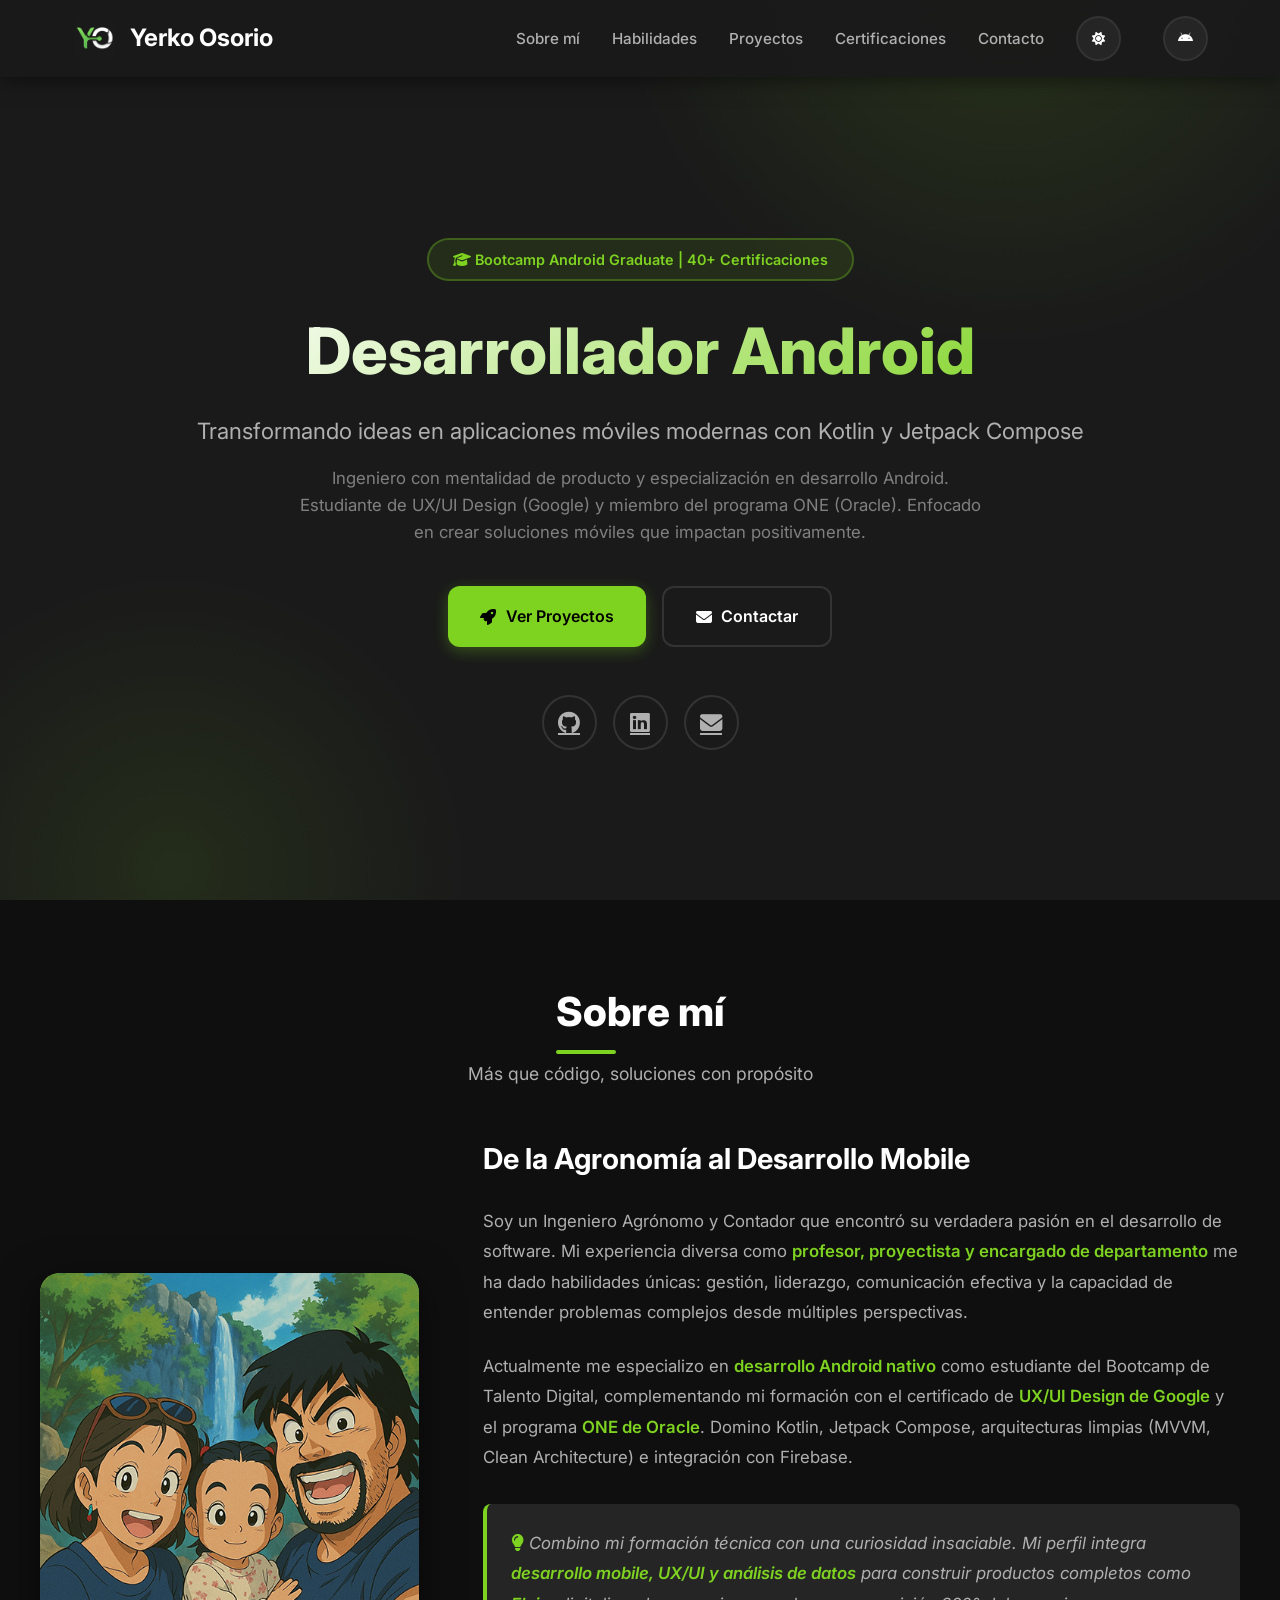
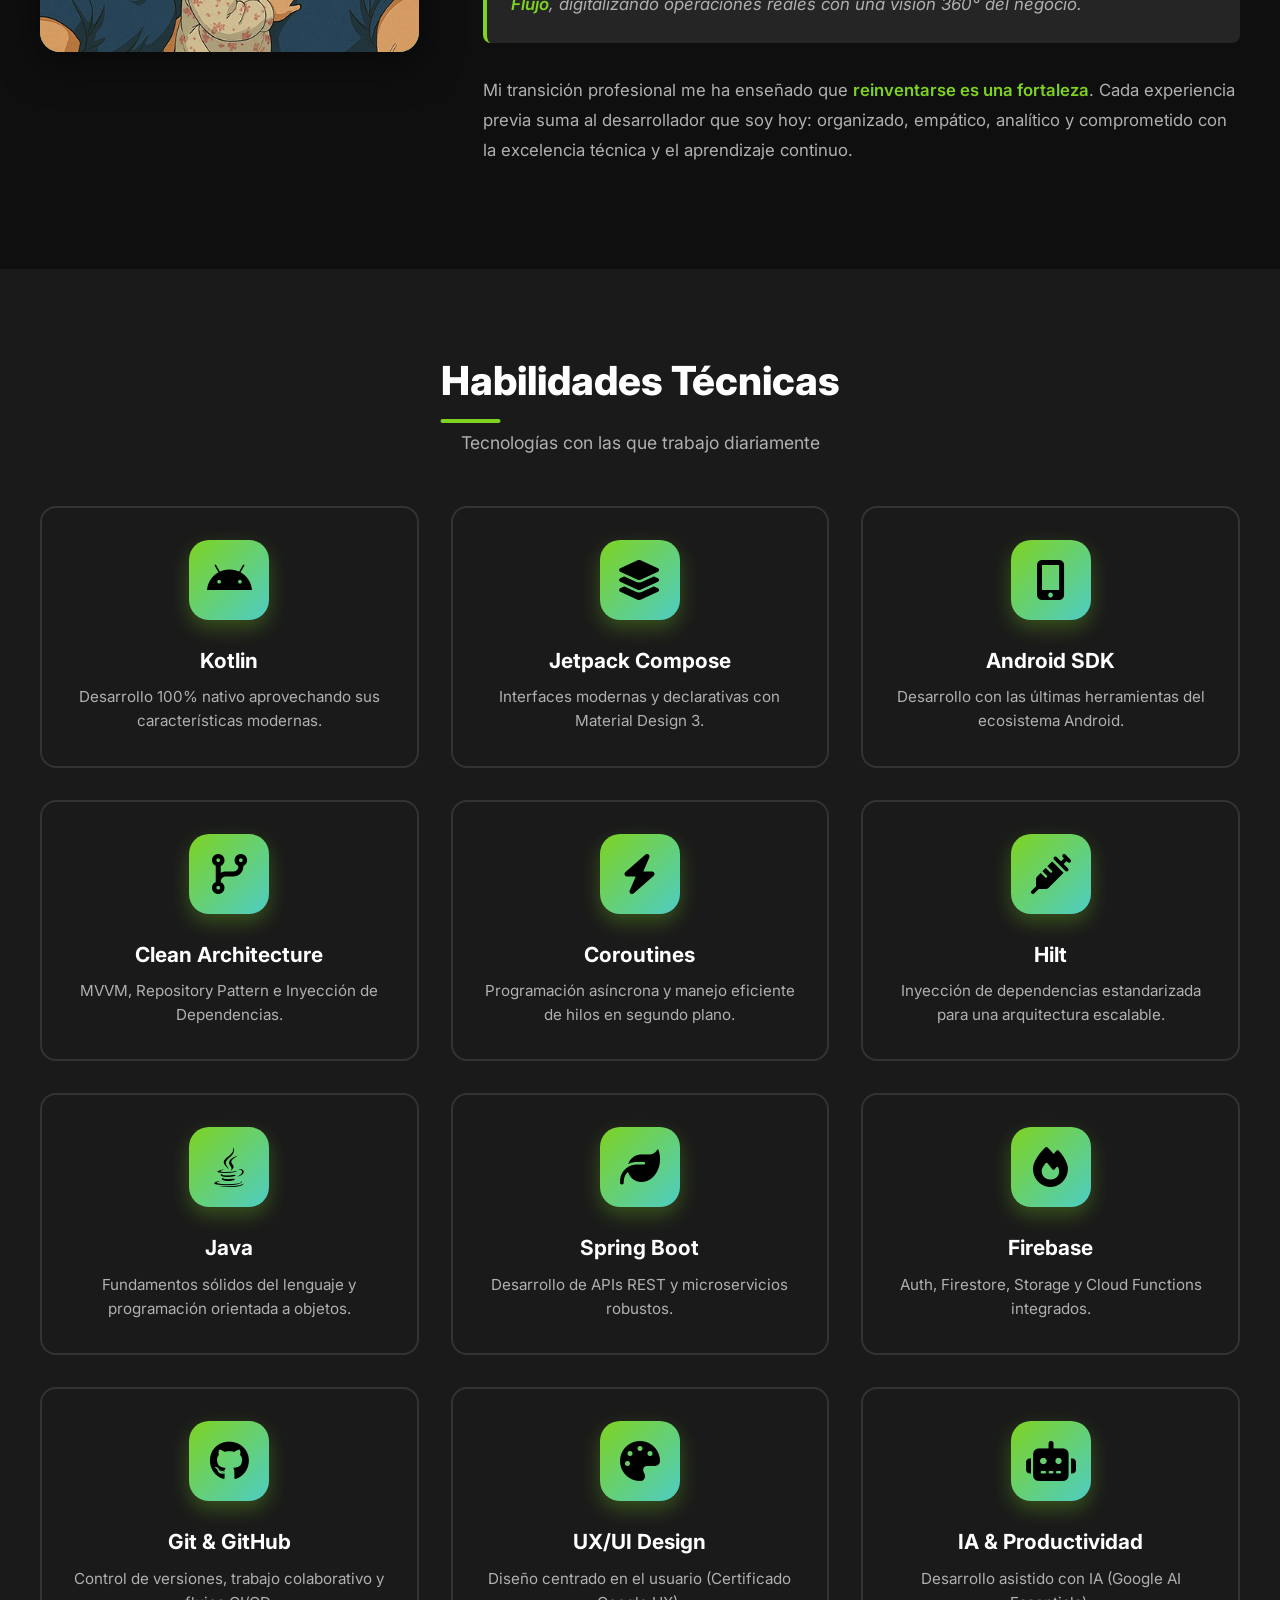
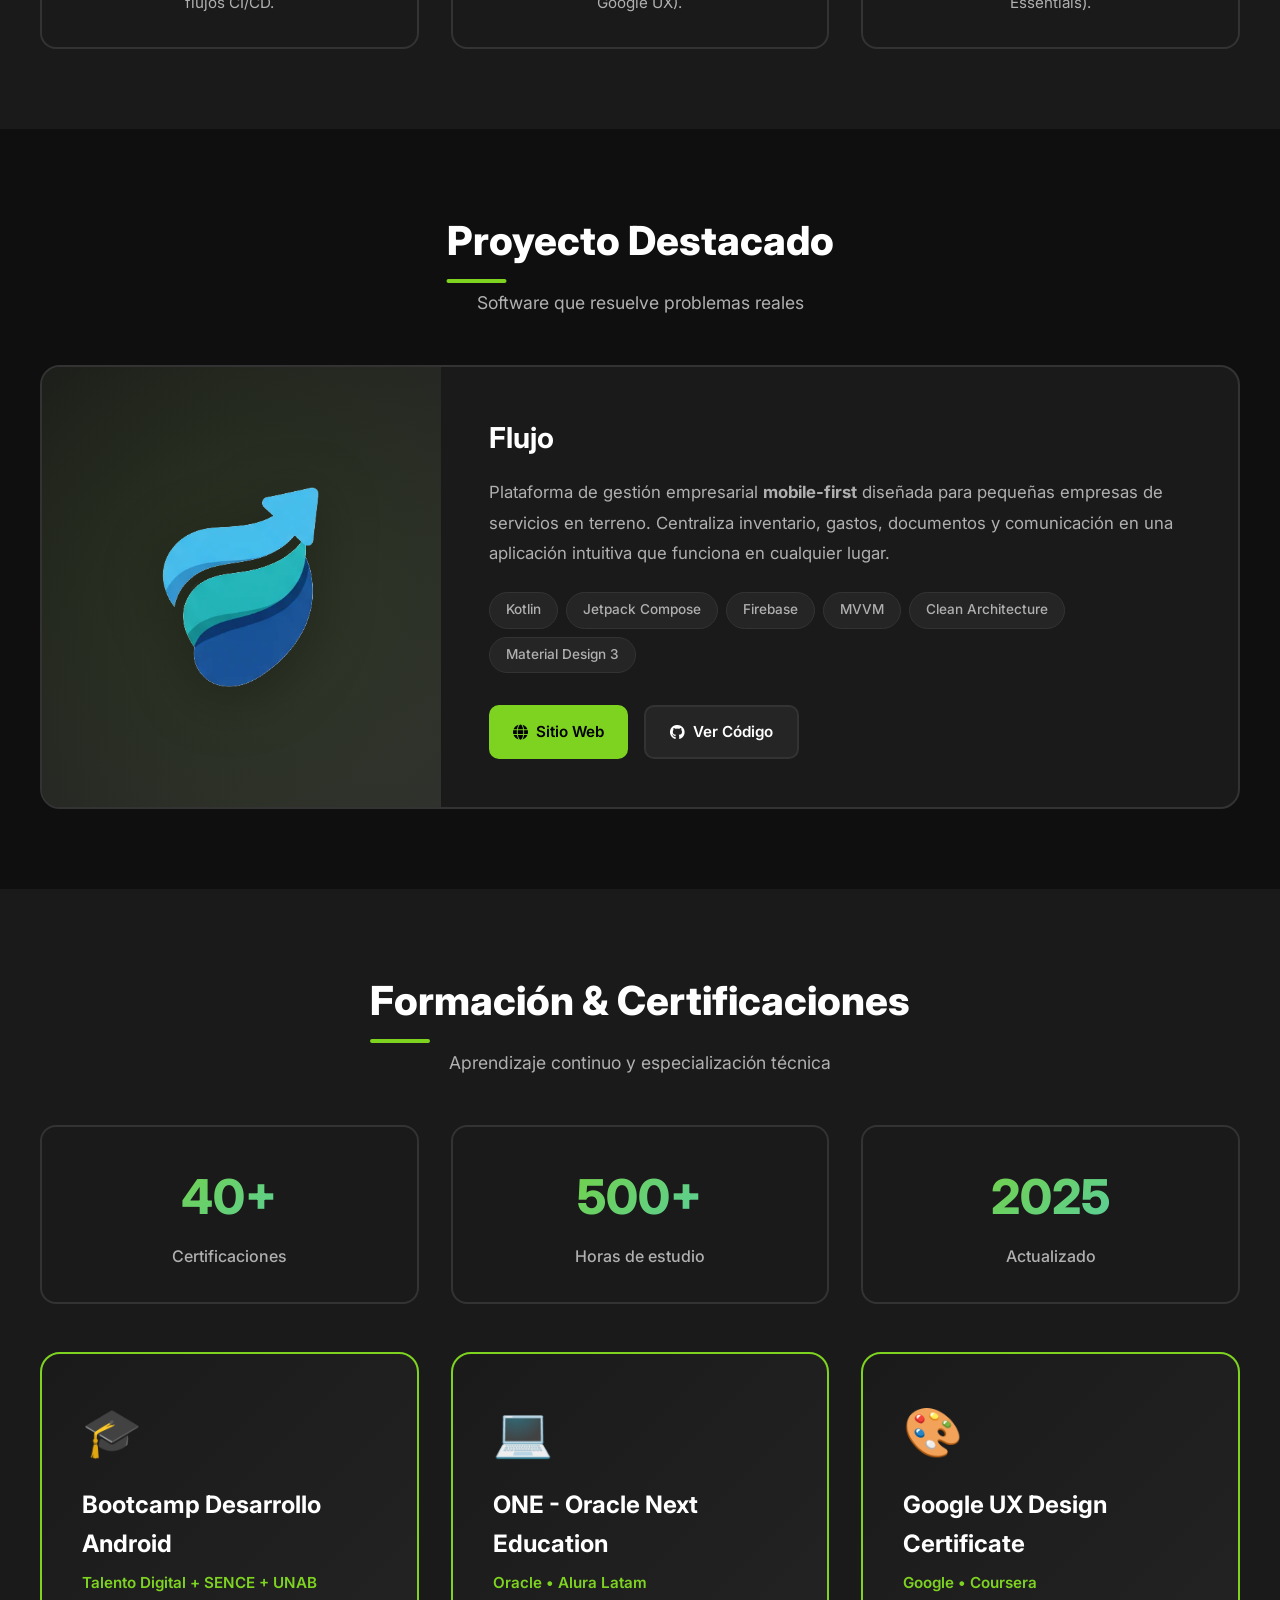
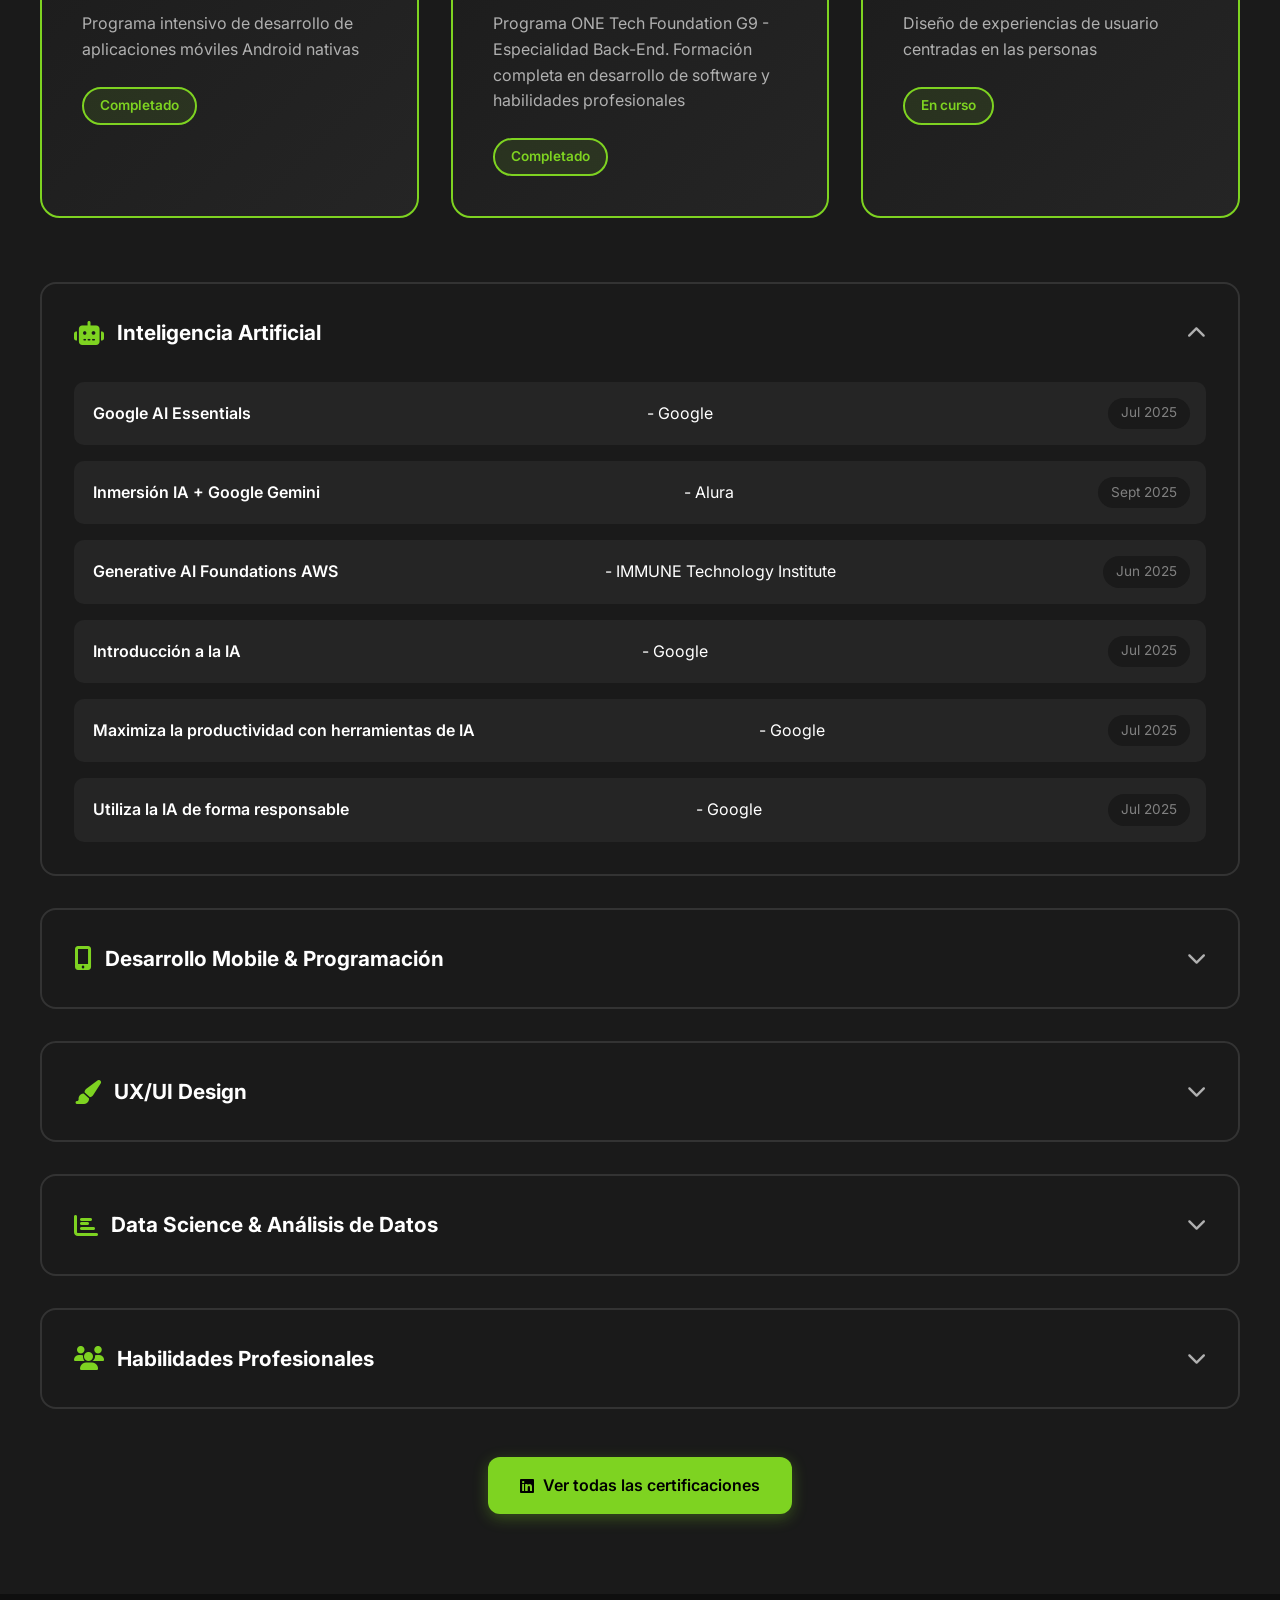
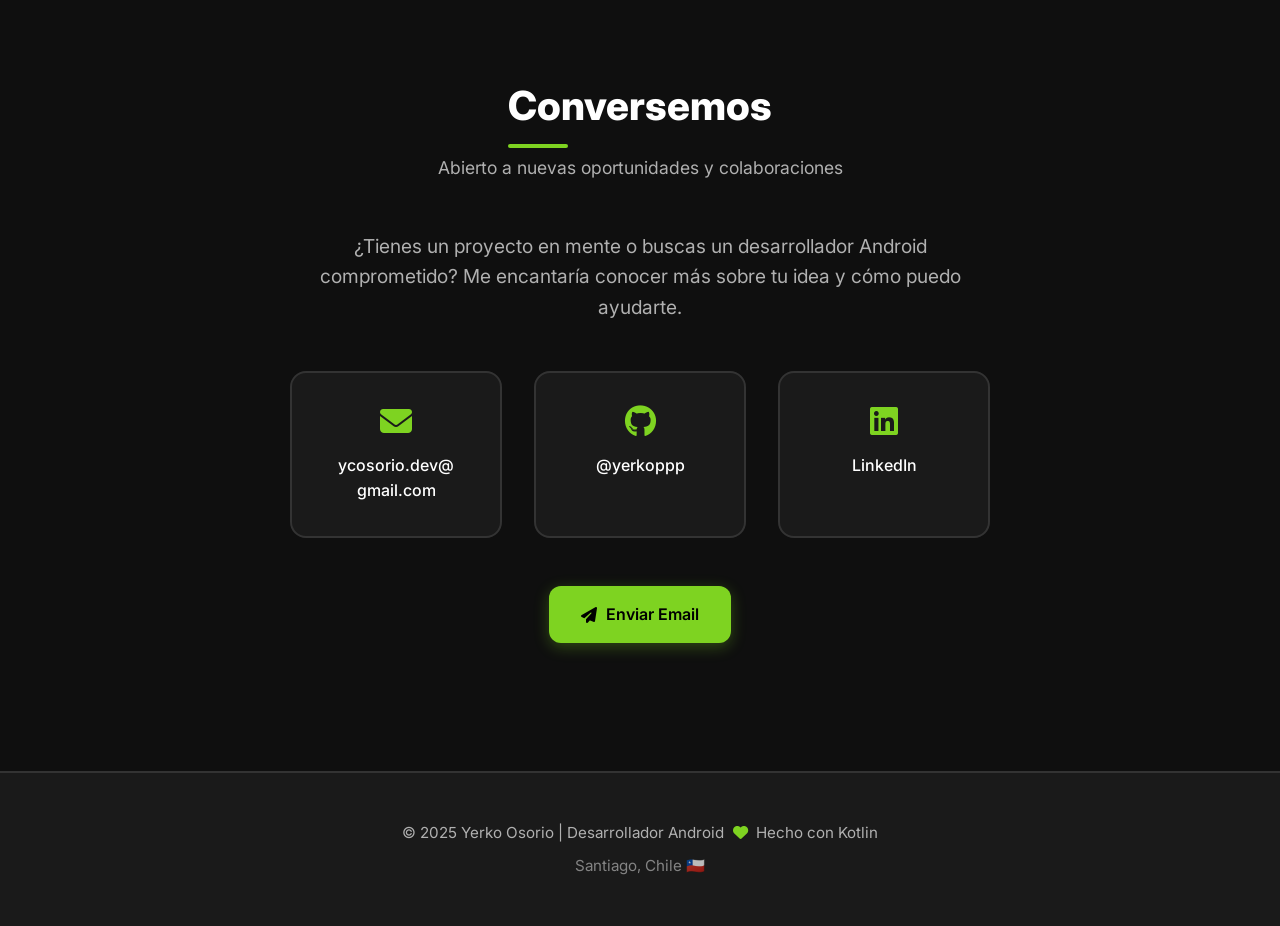
==== index.html @ 3f2a874d "Actualización de vistas web y android" ====
<!DOCTYPE html>
<html lang="es" data-theme="dark">
<head>
    <meta charset="UTF-8">
    <meta name="viewport" content="width=device-width, initial-scale=1.0">
    <meta name="description" content="Yerko Osorio - Desarrollador Android especializado en Kotlin y Jetpack Compose. Ingeniero transformando ideas en soluciones móviles.">
    <meta name="keywords" content="desarrollador android, kotlin, jetpack compose, firebase, portfolio, ingeniero">
    <title>Yerko Osorio - Android Developer</title>
    
    <!-- Favicon -->
    <link rel="icon" type="image/x-icon" href="favicon.ico">
    <link rel="icon" type="image/png" sizes="32x32" href="assets/icono_dark.png">
    <link rel="apple-touch-icon" sizes="180x180" href="assets/icono_dark.png">
    
    <!-- Font Awesome -->
    <link rel="stylesheet" href="https://cdnjs.cloudflare.com/ajax/libs/font-awesome/6.4.0/css/all.min.css">
    
    <!-- Google Fonts -->
    <link rel="preconnect" href="https://fonts.googleapis.com">
    <link rel="preconnect" href="https://fonts.gstatic.com" crossorigin>
    <link href="https://fonts.googleapis.com/css2?family=Inter:wght@300;400;500;600;700;800&display=swap" rel="stylesheet">
    
    <link rel="stylesheet" href="main-style.css">
    <script>
        // Redirige a móvil SÓLO si la pantalla es chica Y el usuario no forzó la vista web
        if (window.innerWidth <= 768 && !window.location.search.includes('force=web')) {
            window.location.href = "android-portfolio.html"; 
        }
    </script>

</head>
<body>
    <!-- Navigation -->
    <nav id="navbar">
        <div class="nav-container">
            <a href="#" class="nav-brand">
                <img src="assets/icono_dark.png" alt="YO Logo" class="nav-logo" id="navLogo">
                <span>Yerko Osorio</span>
            </a>
            <div class="nav-content">
                <ul class="nav-links" id="navLinks">
                    <li><a href="#sobre-mi">Sobre mí</a></li>
                    <li><a href="#habilidades">Habilidades</a></li>
                    <li><a href="#proyectos">Proyectos</a></li>
                    <li><a href="#certificaciones">Certificaciones</a></li>
                    <li><a href="#contacto">Contacto</a></li>
                </ul>
                <button class="theme-toggle" id="themeToggle" aria-label="Cambiar tema">
                    <i class="fas fa-sun"></i>
                </button>
                <button class="theme-toggle" id="androidModeBtn" aria-label="Modo Android" title="Simulador Android" style="margin-left: 10px;">
                    <i class="fab fa-android"></i>
                </button>
                <div class="hamburger" id="hamburger">
                    <span></span>
                    <span></span>
                    <span></span>
                </div>
            </div>
        </div>
    </nav>

    <!-- Hero Section -->
    <section class="hero">
        <div class="hero-content">
            <div class="hero-badge">
                <i class="fas fa-graduation-cap"></i> Bootcamp Android Graduate | 40+ Certificaciones
            </div>
            <h1>Desarrollador Android</h1>
            <p class="subtitle">
                Transformando ideas en aplicaciones móviles modernas con Kotlin y Jetpack Compose
            </p>
            <p class="description">
                Ingeniero con mentalidad de producto y especialización en desarrollo Android. 
                Estudiante de UX/UI Design (Google) y miembro del programa ONE (Oracle). 
                Enfocado en crear soluciones móviles que impactan positivamente.
            </p>
            <div class="hero-buttons">
                <a href="#proyectos" class="btn btn-primary">
                    <i class="fas fa-rocket"></i> Ver Proyectos
                </a>
                <a href="#contacto" class="btn btn-outline">
                    <i class="fas fa-envelope"></i> Contactar
                </a>
            </div>
            <div class="social-links">
                <a href="https://github.com/yerkoppp" target="_blank" title="GitHub" aria-label="GitHub">
                    <i class="fab fa-github"></i>
                </a>
                <a href="https://linkedin.com/in/yerko-osorio-cabrera/" target="_blank" title="LinkedIn" aria-label="LinkedIn">
                    <i class="fab fa-linkedin"></i>
                </a>
                <a href="mailto:ycosorio.dev@gmail.com" title="Email" aria-label="Email">
                    <i class="fas fa-envelope"></i>
                </a>
            </div>
        </div>
    </section>

    <!-- About Section -->
    <section id="sobre-mi">
        <div class="container">
            <h2 class="section-title">Sobre mí</h2>
            <p class="section-subtitle">Más que código, soluciones con propósito</p>
            <div class="about-content fade-in">
                <div class="profile-image">
                    <img src="assets/foto.png" alt="Yerko Osorio">
                </div>
                <div class="about-text">
                    <h3>De la Agronomía al Desarrollo Mobile</h3>
                    <p>
                        Soy un Ingeniero Agrónomo y Contador que encontró su verdadera pasión en el desarrollo de software. 
                        Mi experiencia diversa como <strong>profesor, proyectista y encargado de departamento</strong> me 
                        ha dado habilidades únicas: gestión, liderazgo, comunicación efectiva y la capacidad de 
                        entender problemas complejos desde múltiples perspectivas.
                    </p>
                    <p>
                        Actualmente me especializo en <strong>desarrollo Android nativo</strong> como estudiante del 
                        Bootcamp de Talento Digital, complementando mi formación con el certificado de <strong>UX/UI 
                        Design de Google</strong> y el programa <strong>ONE de Oracle</strong>. Domino Kotlin, 
                        Jetpack Compose, arquitecturas limpias (MVVM, Clean Architecture) e integración con Firebase.
                    </p>
                    <div class="highlight-box">
                        <p>
                            <i class="fas fa-lightbulb" style="color: var(--primary);"></i>
                            Combino mi formación técnica con una curiosidad insaciable. Mi perfil integra 
        <strong>desarrollo mobile, UX/UI y análisis de datos</strong> para construir productos completos como 
        <strong>Flujo</strong>, digitalizando operaciones reales con una visión 360° del negocio.
                        </p>
                    </div>
                    <p>
                        Mi transición profesional me ha enseñado que <strong>reinventarse es una fortaleza</strong>. 
                        Cada experiencia previa suma al desarrollador que soy hoy: organizado, empático, analítico 
                        y comprometido con la excelencia técnica y el aprendizaje continuo.
                    </p>
                </div>
            </div>
        </div>
    </section>

    <!-- Skills Section -->
    <section id="habilidades">
        <div class="container">
            <h2 class="section-title">Habilidades Técnicas</h2>
            <p class="section-subtitle">Tecnologías con las que trabajo diariamente</p>
            <div class="skills-grid">
                <div class="skill-card fade-in">
                    <div class="skill-icon"><i class="fab fa-android"></i></div>
                        <h3>Kotlin</h3>
                    <p>Desarrollo 100% nativo aprovechando sus características modernas.</p>
                </div>
                <div class="skill-card fade-in">
                    <div class="skill-icon"><i class="fas fa-layer-group"></i></div>
                        <h3>Jetpack Compose</h3>
                    <p>Interfaces modernas y declarativas con Material Design 3.</p>
                </div>
                <div class="skill-card fade-in">
                    <div class="skill-icon"><i class="fas fa-mobile-alt"></i></div>
                        <h3>Android SDK</h3>
                    <p>Desarrollo con las últimas herramientas del ecosistema Android.</p>
                </div>
                <div class="skill-card fade-in">
                    <div class="skill-icon"><i class="fas fa-code-branch"></i></div>
                        <h3>Clean Architecture</h3>
                    <p>MVVM, Repository Pattern e Inyección de Dependencias.</p>
                </div>
                <div class="skill-card fade-in">
                    <div class="skill-icon"><i class="fas fa-bolt"></i></div>
                        <h3>Coroutines</h3>
                    <p>Programación asíncrona y manejo eficiente de hilos en segundo plano.</p>
                </div>
                <div class="skill-card fade-in">
                    <div class="skill-icon"><i class="fas fa-syringe"></i></div>
                        <h3>Hilt</h3>
                    <p>Inyección de dependencias estandarizada para una arquitectura escalable.</p>
                </div>
                <div class="skill-card fade-in">
                    <div class="skill-icon"><i class="fab fa-java"></i></div>
                        <h3>Java</h3>
                    <p>Fundamentos sólidos del lenguaje y programación orientada a objetos.</p>
                </div>
                <div class="skill-card fade-in">
                    <div class="skill-icon"><i class="fas fa-leaf"></i></div>
                        <h3>Spring Boot</h3>
                    <p>Desarrollo de APIs REST y microservicios robustos.</p>
                </div>
                <div class="skill-card fade-in">
                    <div class="skill-icon"><i class="fas fa-fire"></i></div>
                        <h3>Firebase</h3>
                    <p>Auth, Firestore, Storage y Cloud Functions integrados.</p>
                </div>
                <div class="skill-card fade-in">
                    <div class="skill-icon"><i class="fab fa-github"></i></div>
                        <h3>Git & GitHub</h3>
                    <p>Control de versiones, trabajo colaborativo y flujos CI/CD.</p>
                </div>
                <div class="skill-card fade-in">
                    <div class="skill-icon"><i class="fas fa-palette"></i></div>
                        <h3>UX/UI Design</h3>
                    <p>Diseño centrado en el usuario (Certificado Google UX).</p>
                </div>
                <div class="skill-card fade-in">
                    <div class="skill-icon"><i class="fas fa-robot"></i></div>
                        <h3>IA & Productividad</h3>
                    <p>Desarrollo asistido con IA (Google AI Essentials).</p>
                </div>
            </div>
        </div>
    </section>

    <!-- Projects Section -->
    <section id="proyectos">
        <div class="container">
            <h2 class="section-title">Proyecto Destacado</h2>
            <p class="section-subtitle">Software que resuelve problemas reales</p>
            <div class="projects-grid">
                <div class="project-card fade-in">
                    <div class="project-image">
                        <img src="assets/icono_flujo.webp" alt="FlujoApp">
                    </div>
                    <div class="project-content">
                        <h3>Flujo</h3>
                        <p>
                            Plataforma de gestión empresarial <strong>mobile-first</strong> diseñada para pequeñas 
                            empresas de servicios en terreno. Centraliza inventario, gastos, documentos y comunicación 
                            en una aplicación intuitiva que funciona en cualquier lugar.
                        </p>
                        <div class="project-tags">
                            <span class="tag">Kotlin</span>
                            <span class="tag">Jetpack Compose</span>
                            <span class="tag">Firebase</span>
                            <span class="tag">MVVM</span>
                            <span class="tag">Clean Architecture</span>
                            <span class="tag">Material Design 3</span>
                        </div>
                        <div class="project-links">
                            <a href="https://yerkoppp.github.io/-FlujoApp-Website/" class="project-link primary" target="_blank">
                                <i class="fas fa-globe"></i> Sitio Web
                            </a>
                            <a href="https://github.com/yerkoppp/FlujoApp" class="project-link secondary" target="_blank">
                                <i class="fab fa-github"></i> Ver Código
                            </a>
                        </div>
                    </div>
                </div>
            </div>
        </div>
    </section>

    <!-- Certifications Section -->
    <section id="certificaciones">
        <div class="container">
            <h2 class="section-title">Formación & Certificaciones</h2>
            <p class="section-subtitle">Aprendizaje continuo y especialización técnica</p>
            
            <!-- Stats -->
            <div class="cert-stats fade-in">
                <div class="stat-card">
                    <div class="stat-number">40+</div>
                    <div class="stat-label">Certificaciones</div>
                </div>
                <div class="stat-card">
                    <div class="stat-number">500+</div>
                    <div class="stat-label">Horas de estudio</div>
                </div>
                <div class="stat-card">
                    <div class="stat-number">2025</div>
                    <div class="stat-label">Actualizado</div>
                </div>
            </div>

            <!-- Main Programs -->
            <div class="programs-grid fade-in">
                <div class="program-card featured">
                    <div class="program-icon">🎓</div>
                    <h3>Bootcamp Desarrollo Android</h3>
                    <p class="program-org">Talento Digital + SENCE + UNAB</p>
                    <p class="program-desc">Programa intensivo de desarrollo de aplicaciones móviles Android nativas</p>
                    <span class="program-badge">Completado</span>
                </div>
                
                <div class="program-card featured">
                    <div class="program-icon">💻</div>
                    <h3>ONE - Oracle Next Education</h3>
                    <p class="program-org">Oracle • Alura Latam</p>
                    <p class="program-desc">Programa ONE Tech Foundation G9 - Especialidad Back-End. Formación completa en desarrollo de software y habilidades profesionales</p>
                    <span class="program-badge">Completado</span>
                </div>
                
                <div class="program-card featured">
                    <div class="program-icon">🎨</div>
                    <h3>Google UX Design Certificate</h3>
                    <p class="program-org">Google • Coursera</p>
                    <p class="program-desc">Diseño de experiencias de usuario centradas en las personas</p>
                    <span class="program-badge">En curso</span>
                </div>
                
                
            </div>

            <!-- Certification Categories -->
            <div class="cert-categories">
                <div class="cert-category fade-in">
                    <div class="cert-category-header">
                        <h3><i class="fas fa-robot"></i> Inteligencia Artificial</h3>
                        <i class="fas fa-chevron-down toggle-icon"></i>
                    </div>
                    <ul class="cert-list">
                        <li>
                            <strong>Google AI Essentials</strong> - Google
                            <span class="cert-date">Jul 2025</span>
                        </li>
                        <li>
                            <strong>Inmersión IA + Google Gemini</strong> - Alura
                            <span class="cert-date">Sept 2025</span>
                        </li>
                        <li>
                            <strong>Generative AI Foundations AWS</strong> - IMMUNE Technology Institute
                            <span class="cert-date">Jun 2025</span>
                        </li>
                        <li>
                            <strong>Introducción a la IA</strong> - Google
                            <span class="cert-date">Jul 2025</span>
                        </li>
                        <li>
                            <strong>Maximiza la productividad con herramientas de IA</strong> - Google
                            <span class="cert-date">Jul 2025</span>
                        </li>
                        <li>
                            <strong>Utiliza la IA de forma responsable</strong> - Google
                            <span class="cert-date">Jul 2025</span>
                        </li>
                    </ul>
                </div>

                <div class="cert-category fade-in">
                    <div class="cert-category-header">
                        <h3><i class="fas fa-mobile-alt"></i> Desarrollo Mobile & Programación</h3>
                        <i class="fas fa-chevron-down toggle-icon"></i>
                    </div>
                    <ul class="cert-list">
                        <li>
                            <strong>Curso de Desarrollo de Apps Móviles</strong> - Google Activate
                            <span class="cert-date">May 2023</span>
                        </li>
                        <li>
                            <strong>Formación Principiante en Programación G9</strong> - Alura Latam ONE
                            <span class="cert-date">Sept 2025</span>
                        </li>
                        <li>
                            <strong>Formación Lógica de programación con JavaScript</strong> - Alura Latam
                            <span class="cert-date">Ago 2025</span>
                        </li>
                        <li>
                            <strong>Fundamentos profesionales del desarrollo de software</strong> - Microsoft & LinkedIn
                            <span class="cert-date">Dic 2024</span>
                        </li>
                        <li>
                            <strong>Fundamentos de la programación: Más allá de lo básico</strong> - LinkedIn
                            <span class="cert-date">Dic 2024</span>
                        </li>
                    </ul>
                </div>

                <div class="cert-category fade-in">
                    <div class="cert-category-header">
                        <h3><i class="fas fa-paint-brush"></i> UX/UI Design</h3>
                        <i class="fas fa-chevron-down toggle-icon"></i>
                    </div>
                    <ul class="cert-list">
                        <li>
                            <strong>Fundamentos del diseño de experiencias de usuario (UX)</strong> - Google
                            <span class="cert-date">Ago 2025</span>
                        </li>
                        <li>
                            <strong>Comenzar el proceso de diseño de UX: empatizar, definir e idear</strong> - Google
                            <span class="cert-date">Ago 2025</span>
                        </li>
                    </ul>
                </div>

                <div class="cert-category fade-in">
                    <div class="cert-category-header">
                        <h3><i class="fas fa-chart-bar"></i> Data Science & Análisis de Datos</h3>
                        <i class="fas fa-chevron-down toggle-icon"></i>
                    </div>
                    <ul class="cert-list">
                        <li>
                            <strong>Fundamentos profesionales del análisis de datos</strong> - Microsoft & LinkedIn
                            <span class="cert-date">Abr 2025</span>
                        </li>
                        <li>
                            <strong>Aprende data science: Conceptos básicos</strong> - LinkedIn
                            <span class="cert-date">Abr 2025</span>
                        </li>
                        <li>
                            <strong>Aprende data science: Cuenta historias con los datos</strong> - LinkedIn
                            <span class="cert-date">Abr 2025</span>
                        </li>
                        <li>
                            <strong>Aprende análisis de datos: Ampliación y aplicación</strong> - LinkedIn
                            <span class="cert-date">Mar 2025</span>
                        </li>
                    </ul>
                </div>

                <div class="cert-category fade-in">
                    <div class="cert-category-header">
                        <h3><i class="fas fa-users"></i> Habilidades Profesionales</h3>
                        <i class="fas fa-chevron-down toggle-icon"></i>
                    </div>
                    <ul class="cert-list">
                        <li>
                            <strong>Formación Desarrollo Personal G9</strong> - Alura Latam ONE
                            <span class="cert-date">Jul 2025</span>
                        </li>
                        <li>
                            <strong>Ruta de aprendizaje de habilidades profesionales blandas</strong> - LinkedIn
                            <span class="cert-date">Ene 2025</span>
                        </li>
                        <li>
                            <strong>Camino a la Excelencia en Gestión de Proyectos</strong> - PUC Chile
                            <span class="cert-date">Mar 2023</span>
                        </li>
                        <li>
                            <strong>Pensamiento crítico</strong> - LinkedIn
                            <span class="cert-date">Dic 2024</span>
                        </li>
                        <li>
                            <strong>Inteligencia emocional</strong> - LinkedIn
                            <span class="cert-date">Dic 2024</span>
                        </li>
                    </ul>
                </div>
            </div>

            <div style="text-align: center; margin-top: 3rem;">
                <a href="https://linkedin.com/in/yerko-osorio-cabrera/" target="_blank" class="btn btn-primary">
                    <i class="fab fa-linkedin"></i> Ver todas las certificaciones
                </a>
            </div>
        </div>
    </section>

    <!-- Contact Section -->
    <section id="contacto">
        <div class="container">
            <h2 class="section-title">Conversemos</h2>
            <p class="section-subtitle">Abierto a nuevas oportunidades y colaboraciones</p>
            <div class="contact-content fade-in">
                <p>
                    ¿Tienes un proyecto en mente o buscas un desarrollador Android comprometido? 
                    Me encantaría conocer más sobre tu idea y cómo puedo ayudarte.
                </p>
                <div class="contact-methods">
                    <div class="contact-method">
                        <i class="fas fa-envelope"></i>
                        <a href="mailto:ycosorio.dev@gmail.com">ycosorio.dev@<wbr>gmail.com</a>
                    </div>
                    <div class="contact-method">
                        <i class="fab fa-github"></i>
                        <a href="https://github.com/yerkoppp" target="_blank">@yerkoppp</a>
                    </div>
                    <div class="contact-method">
                        <i class="fab fa-linkedin"></i>
                        <a href="https://linkedin.com/in/yerko-osorio-cabrera/" target="_blank">LinkedIn</a>
                    </div>
                </div>
                <div>
                    <a href="mailto:ycosorio.dev@gmail.com" class="btn btn-primary">
                        <i class="fas fa-paper-plane"></i> Enviar Email
                    </a>
                </div>
            </div>
        </div>
    </section>

    <!-- Footer -->
    <footer>
        <p>
            &copy; 2025 Yerko Osorio | Desarrollador Android
            <i class="fas fa-heart" style="color: var(--primary); margin: 0 0.3rem;"></i>
            Hecho con Kotlin
        </p>
        <p style="margin-top: 0.5rem; opacity: 0.7;">Santiago, Chile 🇨🇱</p>
    </footer>

    <!-- Scroll to top button -->
    <button class="scroll-top" id="scrollTop" aria-label="Volver arriba">
        <i class="fas fa-arrow-up"></i>
    </button>

    <script data-cfasync="false" src="/cdn-cgi/scripts/5c5dd728/cloudflare-static/email-decode.min.js"></script><script>
        // Theme Toggle
        const themeToggle = document.getElementById('themeToggle');
        const html = document.documentElement;
        const icon = themeToggle.querySelector('i');
        const navLogo = document.getElementById('navLogo');

        // Dark mode por defecto
        const savedTheme = localStorage.getItem('theme') || 'dark';
        html.setAttribute('data-theme', savedTheme);
        updateThemeIcon(savedTheme);
        updateLogo(savedTheme);

        themeToggle.addEventListener('click', () => {
            const currentTheme = html.getAttribute('data-theme');
            const newTheme = currentTheme === 'dark' ? 'light' : 'dark';
            
            html.setAttribute('data-theme', newTheme);
            localStorage.setItem('theme', newTheme);
            updateThemeIcon(newTheme);
            updateLogo(newTheme);
        });

        function updateThemeIcon(theme) {
            icon.className = theme === 'dark' ? 'fas fa-sun' : 'fas fa-moon';
        }

        function updateLogo(theme) {
            navLogo.src = theme === 'dark' ? 'assets/icono_dark.png' : 'assets/icono_light.png';
        }

        // Acción del nuevo botón: lleva al simulador indicando que fue intencional
        document.getElementById('androidModeBtn').addEventListener('click', () => {
            window.location.href = "android-portfolio.html?force=android";
        });

        // Hamburger Menu
        const hamburger = document.getElementById('hamburger');
        const navLinks = document.getElementById('navLinks');

        hamburger.addEventListener('click', () => {
            hamburger.classList.toggle('active');
            navLinks.classList.toggle('active');
        });

        // Cerrar menú al hacer click en un link
        document.querySelectorAll('.nav-links a').forEach(link => {
            link.addEventListener('click', () => {
                hamburger.classList.remove('active');
                navLinks.classList.remove('active');
            });
        });

        // Navbar scroll effect
        const navbar = document.getElementById('navbar');
        window.addEventListener('scroll', () => {
            if (window.scrollY > 50) {
                navbar.classList.add('scrolled');
            } else {
                navbar.classList.remove('scrolled');
            }
        });

        // Smooth scroll
        document.querySelectorAll('a[href^="#"]').forEach(anchor => {
            anchor.addEventListener('click', function (e) {
                e.preventDefault();
                const target = document.querySelector(this.getAttribute('href'));
                if (target) {
                    target.scrollIntoView({
                        behavior: 'smooth',
                        block: 'start'
                    });
                }
            });
        });

        // Scroll animations
        const observerOptions = {
            threshold: 0.1,
            rootMargin: '0px 0px -100px 0px'
        };

        const observer = new IntersectionObserver((entries) => {
            entries.forEach(entry => {
                if (entry.isIntersecting) {
                    entry.target.classList.add('visible');
                }
            });
        }, observerOptions);

        document.querySelectorAll('.fade-in').forEach(el => observer.observe(el));

        // Accordion for certifications
        document.querySelectorAll('.cert-category-header').forEach(header => {
            header.addEventListener('click', () => {
                const category = header.parentElement;
                const wasActive = category.classList.contains('active');
                
                // Cerrar todas las categorías
                document.querySelectorAll('.cert-category').forEach(cat => {
                    cat.classList.remove('active');
                });
                
                // Abrir la clickeada si no estaba activa
                if (!wasActive) {
                    category.classList.add('active');
                }
            });
        });

        // Abrir la primera categoría por defecto
        const firstCategory = document.querySelector('.cert-category');
        if (firstCategory) {
            firstCategory.classList.add('active');
        }

        // Scroll to top button
        const scrollTopBtn = document.getElementById('scrollTop');

        window.addEventListener('scroll', () => {
            if (window.scrollY > 500) {
                scrollTopBtn.classList.add('visible');
            } else {
                scrollTopBtn.classList.remove('visible');
            }
        });

        scrollTopBtn.addEventListener('click', () => {
            window.scrollTo({
                top: 0,
                behavior: 'smooth'
            });
        });

        // Parallax effect on hero
        window.addEventListener('scroll', () => {
            const scrolled = window.scrollY;
            const hero = document.querySelector('.hero');
            if (hero && scrolled < window.innerHeight) {
                hero.style.transform = `translateY(${scrolled * 0.5}px)`;
                hero.style.opacity = 1 - (scrolled / window.innerHeight);
            }
        });
    </script>
</body>
</html>
---- main-style.css ----
* {
    margin: 0;
    padding: 0;
    box-sizing: border-box;
}

    :root {
        /* Light theme */
        --primary: #7ED321;
        --primary-dark: #6AB91D;
        --primary-light: #9FE346;
        --accent: #4ECDC4;
        --secondary: #4A4A4A;
        --background: #FAFAFA;
        --surface: #FFFFFF;
        --surface-alt: #F5F5F5;
        --text: #1A1A1A;
        --text-secondary: #666666;
        --text-tertiary: #999999;
        --border: #E0E0E0;
        --shadow: rgba(0, 0, 0, 0.1);
        --shadow-strong: rgba(0, 0, 0, 0.15);
    }

    [data-theme="dark"] {
        --primary: #7ED321;
        --primary-dark: #6AB91D;
        --primary-light: #9FE346;
        --accent: #4ECDC4;
        --secondary: #E0E0E0;
        --background: #0F0F0F;
        --surface: #1A1A1A;
        --surface-alt: #252525;
        --text: #FFFFFF;
        --text-secondary: #B0B0B0;
        --text-tertiary: #808080;
        --border: #333333;
        --shadow: rgba(0, 0, 0, 0.3);
        --shadow-strong: rgba(0, 0, 0, 0.5);
    }

    html {
        scroll-behavior: smooth;
    }

    body {
        font-family: 'Inter', -apple-system, BlinkMacSystemFont, 'Segoe UI', Roboto, sans-serif;
        line-height: 1.6;
        color: var(--text);
        background: var(--background);
        transition: background-color 0.3s ease, color 0.3s ease;
        overflow-x: hidden;
    }

    /* Navigation */
    nav {
        position: fixed;
        top: 0;
        width: 100%;
        background: rgba(26, 26, 26, 0.95);
        backdrop-filter: blur(20px);
        -webkit-backdrop-filter: blur(20px);
        padding: 1rem 0;
        box-shadow: 0 2px 20px var(--shadow-strong);
        z-index: 1000;
        transition: all 0.3s ease;
    }

    [data-theme="light"] nav {
        background: rgba(255, 255, 255, 0.95);
    }

    nav.scrolled {
        padding: 0.7rem 0;
        box-shadow: 0 4px 30px var(--shadow-strong);
    }

    .nav-container {
        max-width: 1200px;
        margin: 0 auto;
        padding: 0 2rem;
        display: flex;
        justify-content: space-between;
        align-items: center;
    }

    .nav-brand {
        display: flex;
        align-items: center;
        gap: 0.8rem;
        font-size: 1.5rem;
        font-weight: 700;
        color: var(--text);
        text-decoration: none;
        transition: transform 0.3s ease;
    }

    .nav-brand:hover {
        transform: translateX(5px);
    }

    .nav-logo {
        width: 45px;
        height: 45px;
        transition: transform 0.3s ease;
        background: transparent;
        border-radius: 8px;
        padding: 2px;
    }

    .nav-brand:hover .nav-logo {
        transform: rotate(360deg);
    }

    .nav-content {
        display: flex;
        align-items: center;
        gap: 2rem;
    }

    .nav-links {
        display: flex;
        gap: 2rem;
        list-style: none;
        align-items: center;
    }

    .nav-links a {
        color: var(--text-secondary);
        text-decoration: none;
        font-weight: 500;
        font-size: 0.95rem;
        transition: color 0.3s ease;
        position: relative;
    }

    .nav-links a::after {
        content: '';
        position: absolute;
        bottom: -5px;
        left: 0;
        width: 0;
        height: 2px;
        background: var(--primary);
        transition: width 0.3s ease;
    }

    .nav-links a:hover {
        color: var(--primary);
    }

    .nav-links a:hover::after {
        width: 100%;
    }

    .theme-toggle {
        background: var(--surface-alt);
        border: 2px solid var(--border);
        width: 45px;
        height: 45px;
        border-radius: 50%;
        display: flex;
        align-items: center;
        justify-content: center;
        cursor: pointer;
        transition: all 0.3s ease;
        color: var(--text);
    }

    .theme-toggle:hover {
        background: var(--primary);
        border-color: var(--primary);
        color: #000;
        transform: rotate(180deg);
    }

    /* Hamburger Menu */
    .hamburger {
        display: none;
        flex-direction: column;
        gap: 5px;
        cursor: pointer;
        padding: 5px;
    }

    .hamburger span {
        width: 25px;
        height: 3px;
        background: var(--text);
        border-radius: 3px;
        transition: all 0.3s ease;
    }

    .hamburger.active span:nth-child(1) {
        transform: rotate(45deg) translate(8px, 8px);
    }

    .hamburger.active span:nth-child(2) {
        opacity: 0;
    }

    .hamburger.active span:nth-child(3) {
        transform: rotate(-45deg) translate(7px, -7px);
    }

    /* Hero Section */
    .hero {
        min-height: 100vh;
        display: flex;
        align-items: center;
        justify-content: center;
        padding: 120px 2rem 2rem;
        background: linear-gradient(135deg, #1a1a1a 0%, #2d2d2d 50%, #1a1a1a 100%);
        position: relative;
        overflow: hidden;
    }

    [data-theme="light"] .hero {
        background: linear-gradient(135deg, #f5f5f5 0%, #e8e8e8 50%, #f5f5f5 100%);
    }

    .hero::before {
        content: '';
        position: absolute;
        top: -50%;
        right: -10%;
        width: 800px;
        height: 800px;
        background: radial-gradient(circle, rgba(126, 211, 33, 0.15) 0%, transparent 70%);
        border-radius: 50%;
        animation: float 20s ease-in-out infinite;
    }

    .hero::after {
        content: '';
        position: absolute;
        bottom: -30%;
        left: -10%;
        width: 600px;
        height: 600px;
        background: radial-gradient(circle, rgba(126, 211, 33, 0.1) 0%, transparent 70%);
        border-radius: 50%;
        animation: float 15s ease-in-out infinite reverse;
    }

    @keyframes float {
        0%, 100% { transform: translate(0, 0) scale(1); }
        50% { transform: translate(50px, 50px) scale(1.1); }
    }

    .hero-content {
        max-width: 900px;
        text-align: center;
        position: relative;
        z-index: 1;
    }

    .hero-badge {
        display: inline-block;
        background: rgba(126, 211, 33, 0.1);
        color: var(--primary);
        padding: 0.5rem 1.5rem;
        border-radius: 50px;
        font-size: 0.9rem;
        font-weight: 600;
        margin-bottom: 2rem;
        border: 2px solid rgba(126, 211, 33, 0.3);
        animation: fadeInDown 0.8s ease;
    }

    .hero h1 {
        font-size: clamp(2.5rem, 6vw, 4rem);
        font-weight: 800;
        margin-bottom: 1.5rem;
        line-height: 1.2;
        animation: fadeInUp 0.8s ease 0.2s backwards;
        background: linear-gradient(135deg, var(--text) 0%, var(--primary) 100%);
        -webkit-background-clip: text;
        -webkit-text-fill-color: transparent;
        background-clip: text;
    }

    .hero .subtitle {
        font-size: clamp(1.1rem, 2.5vw, 1.4rem);
        color: var(--text-secondary);
        margin-bottom: 1rem;
        line-height: 1.6;
        animation: fadeInUp 0.8s ease 0.4s backwards;
    }

    .hero .description {
        font-size: 1.05rem;
        color: var(--text-tertiary);
        margin-bottom: 2.5rem;
        max-width: 700px;
        margin-left: auto;
        margin-right: auto;
        animation: fadeInUp 0.8s ease 0.6s backwards;
    }

    .hero-buttons {
        display: flex;
        gap: 1rem;
        justify-content: center;
        flex-wrap: wrap;
        animation: fadeInUp 0.8s ease 0.8s backwards;
    }

    .btn {
        padding: 1rem 2rem;
        border-radius: 12px;
        text-decoration: none;
        font-weight: 600;
        font-size: 1rem;
        transition: all 0.3s ease;
        display: inline-flex;
        align-items: center;
        gap: 0.6rem;
        border: none;
        cursor: pointer;
    }

    .btn-primary {
        background: var(--primary);
        color: #000;
        box-shadow: 0 4px 15px rgba(126, 211, 33, 0.3);
    }

    .btn-primary:hover {
        background: var(--primary-dark);
        transform: translateY(-3px);
        box-shadow: 0 8px 25px rgba(126, 211, 33, 0.4);
    }

    .btn-outline {
        background: transparent;
        color: var(--text);
        border: 2px solid var(--border);
    }

    .btn-outline:hover {
        background: var(--surface-alt);
        border-color: var(--primary);
        color: var(--primary);
        transform: translateY(-3px);
    }

    .social-links {
        margin-top: 3rem;
        display: flex;
        gap: 1rem;
        justify-content: center;
        animation: fadeInUp 0.8s ease 1s backwards;
    }

    .social-links a {
        width: 55px;
        height: 55px;
        background: var(--surface);
        border: 2px solid var(--border);
        border-radius: 50%;
        display: flex;
        align-items: center;
        justify-content: center;
        color: var(--text-secondary);
        font-size: 1.4rem;
        transition: all 0.3s ease;
    }

    .social-links a:hover {
        background: var(--primary);
        border-color: var(--primary);
        color: #000;
        transform: translateY(-5px) scale(1.1);
    }

    /* Section Styles */
    section {
        padding: 5rem 2rem;
        position: relative;
    }

    section:nth-child(even) {
        background: var(--surface);
    }

    .container {
        max-width: 1200px;
        margin: 0 auto;
    }

    .section-title {
        font-size: clamp(2rem, 4vw, 2.5rem);
        font-weight: 800;
        text-align: center;
        margin-bottom: 1rem;
        position: relative;
        display: inline-block;
        left: 50%;
        transform: translateX(-50%);
    }

    .section-title::after {
        content: '';
        position: absolute;
        bottom: -10px;
        left: 0;
        width: 60px;
        height: 4px;
        background: var(--primary);
        border-radius: 2px;
    }

    .section-subtitle {
        text-align: center;
        color: var(--text-secondary);
        font-size: 1.1rem;
        margin-bottom: 3rem;
    }

    /* About Section */
    .about-content {
        display: grid;
        grid-template-columns: 1fr 2fr;
        gap: 4rem;
        align-items: center;
        margin-top: 3rem;
    }

    .profile-image {
        position: relative;
        border-radius: 20px;
        overflow: hidden;
        box-shadow: 0 10px 40px var(--shadow-strong);
        aspect-ratio: 1;
    }

    .profile-image::before {
        content: '';
        position: absolute;
        top: -2px;
        left: -2px;
        right: -2px;
        bottom: -2px;
        background: linear-gradient(135deg, var(--primary), var(--accent));
        z-index: -1;
        border-radius: 20px;
    }

    .profile-image img {
        width: 100%;
        height: 100%;
        object-fit: cover;
        display: block;
    }

    .about-text h3 {
        font-size: 1.8rem;
        margin-bottom: 1.5rem;
        color: var(--text);
    }

    .about-text p {
        color: var(--text-secondary);
        margin-bottom: 1.5rem;
        font-size: 1.05rem;
        line-height: 1.8;
    }

    .about-text strong {
        color: var(--primary);
        font-weight: 600;
    }

    .highlight-box {
        background: var(--surface-alt);
        border-left: 4px solid var(--primary);
        padding: 1.5rem;
        margin: 2rem 0;
        border-radius: 8px;
    }

    .highlight-box p {
        margin: 0;
        font-style: italic;
        color: var(--text-secondary);
    }

    /* Certifications Section */
    .cert-stats {
        display: grid;
        grid-template-columns: repeat(auto-fit, minmax(200px, 1fr));
        gap: 2rem;
        margin: 3rem 0;
    }

    .stat-card {
        background: var(--surface);
        border: 2px solid var(--border);
        padding: 2rem;
        border-radius: 16px;
        text-align: center;
        transition: all 0.3s ease;
    }

    .stat-card:hover {
        transform: translateY(-5px);
        border-color: var(--primary);
        box-shadow: 0 10px 30px var(--shadow-strong);
    }

    .stat-number {
        font-size: 3rem;
        font-weight: 800;
        background: linear-gradient(135deg, var(--primary), var(--accent));
        -webkit-background-clip: text;
        -webkit-text-fill-color: transparent;
        background-clip: text;
        margin-bottom: 0.5rem;
    }

    .stat-label {
        color: var(--text-secondary);
        font-size: 1rem;
        font-weight: 500;
    }

    .programs-grid {
        display: grid;
        grid-template-columns: repeat(auto-fit, minmax(300px, 1fr));
        gap: 2rem;
        margin: 3rem 0;
    }

    .program-card {
        background: var(--surface);
        border: 2px solid var(--border);
        padding: 2.5rem;
        border-radius: 20px;
        transition: all 0.3s ease;
        position: relative;
        overflow: hidden;
    }

    .program-card.featured {
        border-color: var(--primary);
        background: linear-gradient(135deg, var(--surface) 0%, var(--surface-alt) 100%);
    }

    .program-card:hover {
        transform: translateY(-8px);
        box-shadow: 0 15px 40px var(--shadow-strong);
    }

    .program-icon {
        font-size: 3rem;
        margin-bottom: 1rem;
    }

    .program-card h3 {
        font-size: 1.5rem;
        color: var(--text);
        margin-bottom: 0.5rem;
    }

    .program-org {
        color: var(--primary);
        font-weight: 600;
        margin-bottom: 1rem;
        font-size: 0.95rem;
    }

    .program-desc {
        color: var(--text-secondary);
        line-height: 1.6;
        margin-bottom: 1.5rem;
    }

    .program-badge {
        display: inline-block;
        background: rgba(126, 211, 33, 0.1);
        color: var(--primary);
        padding: 0.4rem 1rem;
        border-radius: 20px;
        font-size: 0.85rem;
        font-weight: 600;
        border: 2px solid var(--primary);
    }

    .program-badge.active {
        background: var(--primary);
        color: #000;
    }

    .cert-categories {
        display: grid;
        gap: 2rem;
        margin-top: 4rem;
    }

    .cert-category {
        background: var(--surface);
        border: 2px solid var(--border);
        border-radius: 16px;
        padding: 0;
        transition: all 0.3s ease;
        overflow: hidden;
    }

    .cert-category:hover {
        border-color: var(--primary);
        box-shadow: 0 5px 20px var(--shadow);
    }

    .cert-category-header {
        padding: 2rem;
        cursor: pointer;
        display: flex;
        justify-content: space-between;
        align-items: center;
        user-select: none;
        transition: background 0.3s ease;
    }

    .cert-category-header:hover {
        background: var(--surface-alt);
    }

    .cert-category-header h3 {
        color: var(--text);
        font-size: 1.3rem;
        margin: 0;
        display: flex;
        align-items: center;
        gap: 0.8rem;
    }

    .cert-category-header h3 i {
        color: var(--primary);
        font-size: 1.5rem;
    }

    .toggle-icon {
        color: var(--text-secondary);
        font-size: 1.2rem;
        transition: transform 0.3s ease;
    }

    .cert-category.active .toggle-icon {
        transform: rotate(180deg);
    }

    .cert-list {
        list-style: none;
        display: grid;
        gap: 1rem;
        max-height: 0;
        overflow: hidden;
        padding: 0 2rem;
        transition: max-height 0.4s ease, padding 0.4s ease;
    }

    .cert-category.active .cert-list {
        max-height: 2000px;
        padding: 0 2rem 2rem 2rem;
    }

    .cert-list li {
        padding: 1rem;
        background: var(--surface-alt);
        border-radius: 10px;
        display: flex;
        justify-content: space-between;
        align-items: center;
        gap: 1rem;
        transition: all 0.3s ease;
        border-left: 3px solid transparent;
    }

    .cert-list li:hover {
        border-left-color: var(--primary);
        background: var(--background);
        transform: translateX(5px);
    }

    .cert-list strong {
        color: var(--text);
        font-weight: 600;
    }

    .cert-date {
        color: var(--text-tertiary);
        font-size: 0.85rem;
        white-space: nowrap;
        background: var(--surface);
        padding: 0.3rem 0.8rem;
        border-radius: 20px;
    }

    /* Skills Section */
    .skills-grid {
        display: grid;
        grid-template-columns: repeat(auto-fit, minmax(280px, 1fr));
        gap: 2rem;
        margin-top: 3rem;
    }

    .skill-card {
        background: var(--surface);
        border: 2px solid var(--border);
        padding: 2rem;
        border-radius: 16px;
        text-align: center;
        transition: all 0.3s ease;
        position: relative;
        overflow: hidden;
    }

    .skill-card::before {
        content: '';
        position: absolute;
        top: 0;
        left: 0;
        width: 100%;
        height: 4px;
        background: linear-gradient(90deg, var(--primary), var(--accent));
        transform: scaleX(0);
        transition: transform 0.3s ease;
    }

    .skill-card:hover {
        transform: translateY(-8px);
        border-color: var(--primary);
        box-shadow: 0 10px 30px var(--shadow-strong);
    }

    .skill-card:hover::before {
        transform: scaleX(1);
    }

    .skill-icon {
        width: 80px;
        height: 80px;
        margin: 0 auto 1.5rem;
        background: linear-gradient(135deg, var(--primary), var(--accent));
        border-radius: 20px;
        display: flex;
        align-items: center;
        justify-content: center;
        font-size: 2.5rem;
        color: #000;
        box-shadow: 0 8px 20px rgba(126, 211, 33, 0.3);
        transition: transform 0.3s ease;
    }

    .skill-card:hover .skill-icon {
        transform: scale(1.1) rotate(5deg);
    }

    .skill-card h3 {
        font-size: 1.3rem;
        margin-bottom: 0.5rem;
        color: var(--text);
    }

    .skill-card p {
        color: var(--text-secondary);
        font-size: 0.95rem;
    }

    /* Projects Section */
    .projects-grid {
        display: grid;
        gap: 3rem;
        margin-top: 3rem;
    }

    .project-card {
        background: var(--surface);
        border: 2px solid var(--border);
        border-radius: 20px;
        overflow: hidden;
        transition: all 0.3s ease;
        display: grid;
        grid-template-columns: 1fr 2fr;
        gap: 0;
    }

    .project-card:hover {
        transform: translateY(-5px);
        box-shadow: 0 15px 40px var(--shadow-strong);
        border-color: var(--primary);
    }

    .project-image {
        background: linear-gradient(135deg, #1a1a1a, #2d2d2d);
        display: flex;
        align-items: center;
        justify-content: center;
        padding: 3rem;
        position: relative;
        overflow: hidden;
    }

    [data-theme="light"] .project-image {
        background: linear-gradient(135deg, #f5f5f5, #e8e8e8);
    }

    .project-image::before {
        content: '';
        position: absolute;
        top: -50%;
        right: -50%;
        width: 200%;
        height: 200%;
        background: radial-gradient(circle, rgba(126, 211, 33, 0.1) 0%, transparent 70%);
        animation: rotate 20s linear infinite;
    }

    @keyframes rotate {
        from { transform: rotate(0deg); }
        to { transform: rotate(360deg); }
    }

    .project-image img {
        width: 100%;
        max-width: 200px;
        height: auto;
        position: relative;
        z-index: 1;
        filter: drop-shadow(0 10px 30px rgba(0, 0, 0, 0.3));
        transition: transform 0.3s ease;
    }

    .project-card:hover .project-image img {
        transform: scale(1.05);
    }

    .project-content {
        padding: 3rem;
        display: flex;
        flex-direction: column;
        justify-content: center;
    }

    .project-content h3 {
        font-size: 1.8rem;
        margin-bottom: 1rem;
        color: var(--text);
    }

    .project-content p {
        color: var(--text-secondary);
        margin-bottom: 1.5rem;
        line-height: 1.8;
        font-size: 1.05rem;
    }

    .project-tags {
        display: flex;
        flex-wrap: wrap;
        gap: 0.5rem;
        margin-bottom: 2rem;
    }

    .tag {
        background: var(--surface-alt);
        color: var(--text-secondary);
        padding: 0.4rem 1rem;
        border-radius: 20px;
        font-size: 0.85rem;
        font-weight: 500;
        border: 1px solid var(--border);
        transition: all 0.3s ease;
    }

    .tag:hover {
        background: var(--primary);
        color: #000;
        border-color: var(--primary);
        transform: translateY(-2px);
    }

    .project-links {
        display: flex;
        gap: 1rem;
        flex-wrap: wrap;
    }

    .project-link {
        padding: 0.8rem 1.5rem;
        border-radius: 10px;
        text-decoration: none;
        font-weight: 600;
        font-size: 0.95rem;
        transition: all 0.3s ease;
        display: inline-flex;
        align-items: center;
        gap: 0.5rem;
    }

    .project-link.primary {
        background: var(--primary);
        color: #000;
    }

    .project-link.primary:hover {
        background: var(--primary-dark);
        transform: translateY(-2px);
        box-shadow: 0 5px 15px rgba(126, 211, 33, 0.3);
    }

    .project-link.secondary {
        background: var(--surface-alt);
        color: var(--text);
        border: 2px solid var(--border);
    }

    .project-link.secondary:hover {
        border-color: var(--primary);
        color: var(--primary);
        transform: translateY(-2px);
    }

    /* Contact Section */
    .contact-content {
        max-width: 700px;
        margin: 3rem auto;
        text-align: center;
    }

    .contact-content > p {
        font-size: 1.2rem;
        margin-bottom: 3rem;
        color: var(--text-secondary);
    }

    .contact-methods {
        display: grid;
        grid-template-columns: repeat(auto-fit, minmax(200px, 1fr));
        gap: 2rem;
        margin-bottom: 3rem;
    }

    .contact-method {
        background: var(--surface);
        border: 2px solid var(--border);
        padding: 2rem;
        border-radius: 16px;
        transition: all 0.3s ease;
    }

    .contact-method:hover {
        transform: translateY(-5px);
        border-color: var(--primary);
        box-shadow: 0 10px 30px var(--shadow-strong);
    }

    .contact-method i {
        font-size: 2rem;
        color: var(--primary);
        margin-bottom: 1rem;
        display: block;
    }

    .contact-method a {
        color: var(--text);
        text-decoration: none;
        font-weight: 500;
        transition: color 0.3s ease;
    }

    .contact-method:hover a {
        color: var(--primary);
    }

    /* Footer */
    footer {
        background: var(--surface);
        padding: 3rem 2rem;
        text-align: center;
        border-top: 2px solid var(--border);
    }

    footer p {
        color: var(--text-secondary);
        font-size: 0.95rem;
    }

    /* Animations */
    @keyframes fadeInUp {
        from {
            opacity: 0;
            transform: translateY(30px);
        }
        to {
            opacity: 1;
            transform: translateY(0);
        }
    }

    @keyframes fadeInDown {
        from {
            opacity: 0;
            transform: translateY(-30px);
        }
        to {
            opacity: 1;
            transform: translateY(0);
        }
    }

    .fade-in {
        opacity: 0;
        transform: translateY(30px);
        transition: all 0.6s ease;
    }

    .fade-in.visible {
        opacity: 1;
        transform: translateY(0);
    }

    /* Responsive Design */
    @media (max-width: 968px) {
        .nav-links {
            position: fixed;
            top: 80px;
            left: -100%;
            width: 100%;
            height: calc(100vh - 80px);
            background: var(--surface);
            flex-direction: column;
            justify-content: flex-start;
            padding: 2rem;
            gap: 0;
            transition: left 0.3s ease;
            border-top: 2px solid var(--border);
        }

        .nav-links.active {
            left: 0;
        }

        .nav-links li {
            width: 100%;
            padding: 1rem 0;
            border-bottom: 1px solid var(--border);
        }

        .nav-links a {
            font-size: 1.1rem;
            display: block;
        }

        .hamburger {
            display: flex;
        }

        .about-content {
            grid-template-columns: 1fr;
            gap: 2rem;
        }

        .profile-image {
            max-width: 300px;
            margin: 0 auto;
        }

        .project-card {
            grid-template-columns: 1fr;
        }

        .project-image {
            padding: 2rem;
        }

        .project-content {
            padding: 2rem;
        }

        .contact-methods {
            grid-template-columns: 1fr;
        }

        .cert-stats {
            grid-template-columns: 1fr;
        }

        .programs-grid {
            grid-template-columns: 1fr;
        }

        .cert-list li {
            flex-direction: column;
            align-items: flex-start;
            gap: 0.5rem;
        }
    }

    @media (max-width: 640px) {
        .hero {
            padding: 100px 1.5rem 2rem;
        }

        .hero h1 {
            font-size: 2rem;
        }

        .hero .subtitle {
            font-size: 1rem;
        }

        section {
            padding: 3rem 1.5rem;
        }

        .section-title {
            font-size: 1.8rem;
        }

        .skills-grid {
            grid-template-columns: 1fr;
        }

        .hero-buttons {
            flex-direction: column;
        }

        .btn {
            width: 100%;
            justify-content: center;
        }
    }

    /* Scroll to top button */
    .scroll-top {
        position: fixed;
        bottom: 30px;
        right: 30px;
        width: 50px;
        height: 50px;
        background: var(--primary);
        color: #000;
        border: none;
        border-radius: 50%;
        font-size: 1.5rem;
        cursor: pointer;
        opacity: 0;
        visibility: hidden;
        transition: all 0.3s ease;
        z-index: 999;
        box-shadow: 0 5px 20px rgba(126, 211, 33, 0.4);
    }

    .scroll-top.visible {
        opacity: 1;
        visibility: visible;
    }

    .scroll-top:hover {
        transform: translateY(-5px);
        box-shadow: 0 8px 25px rgba(126, 211, 33, 0.5);
    }
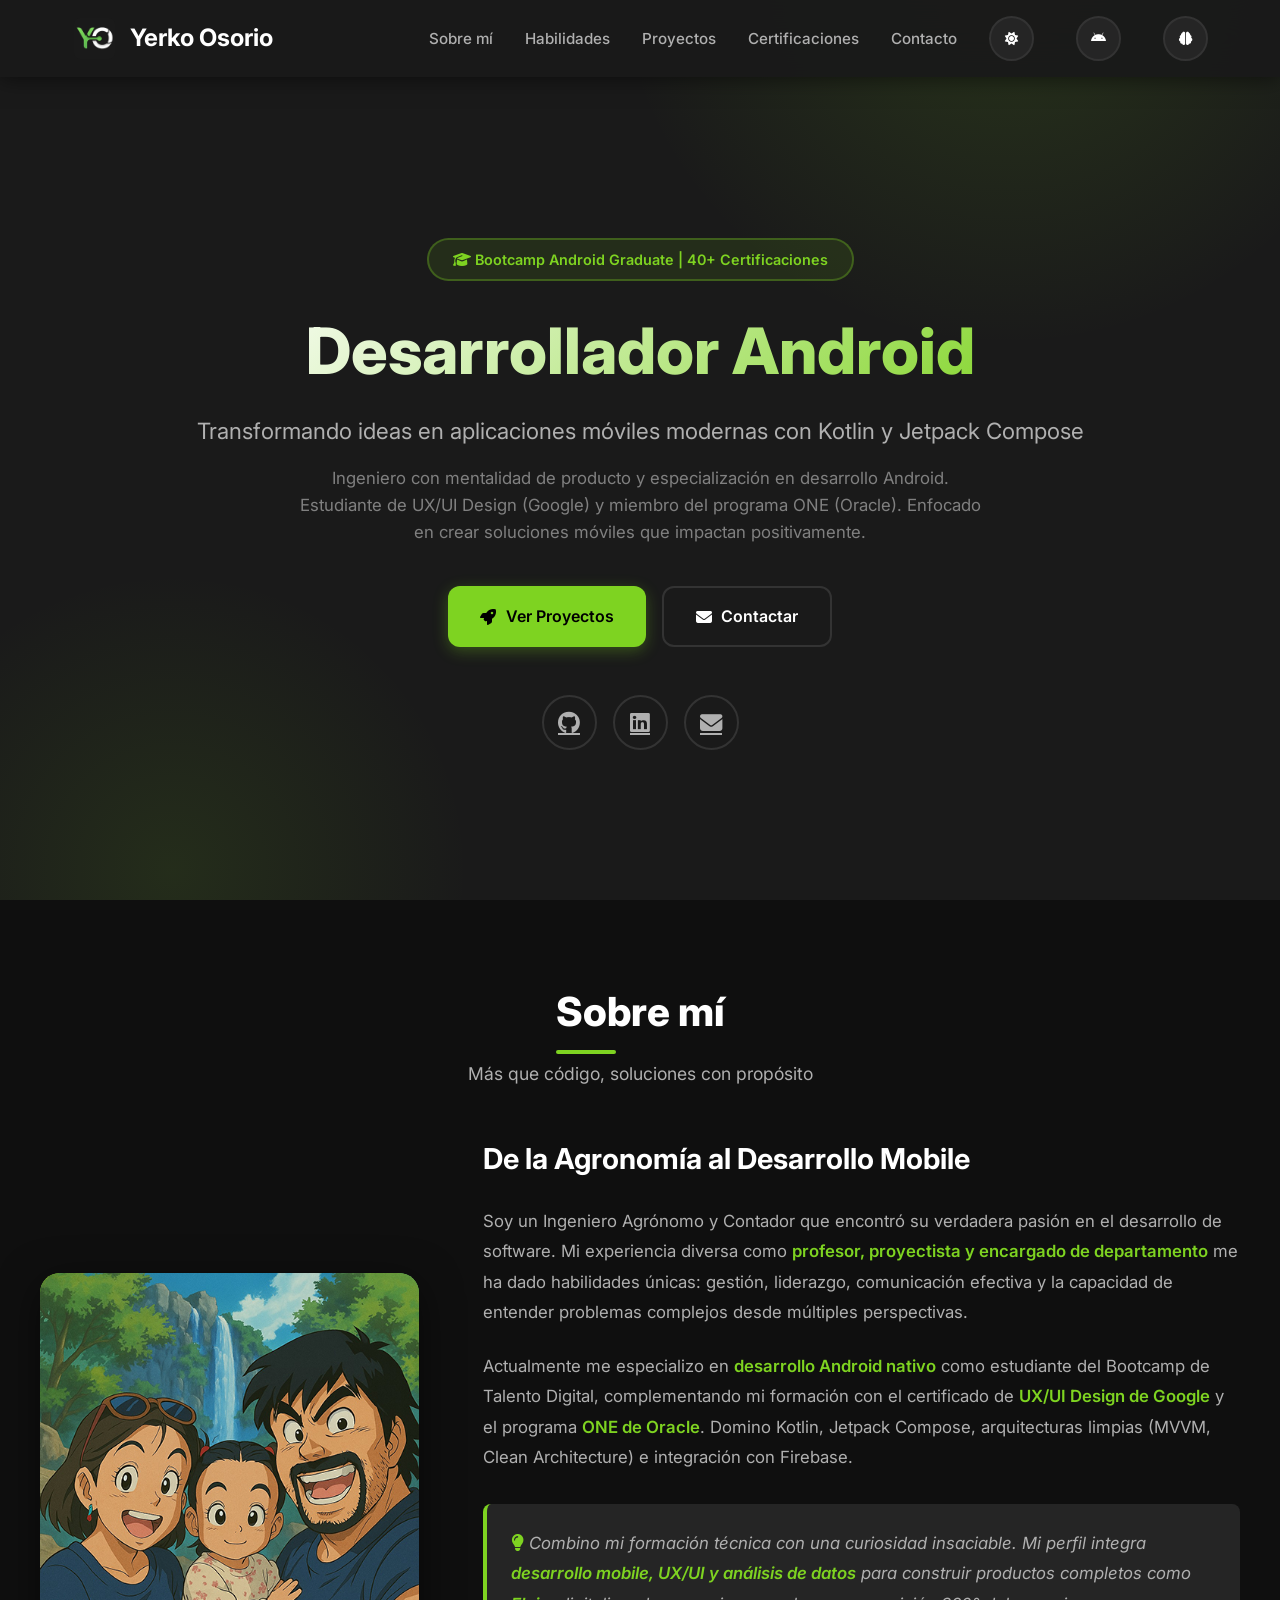
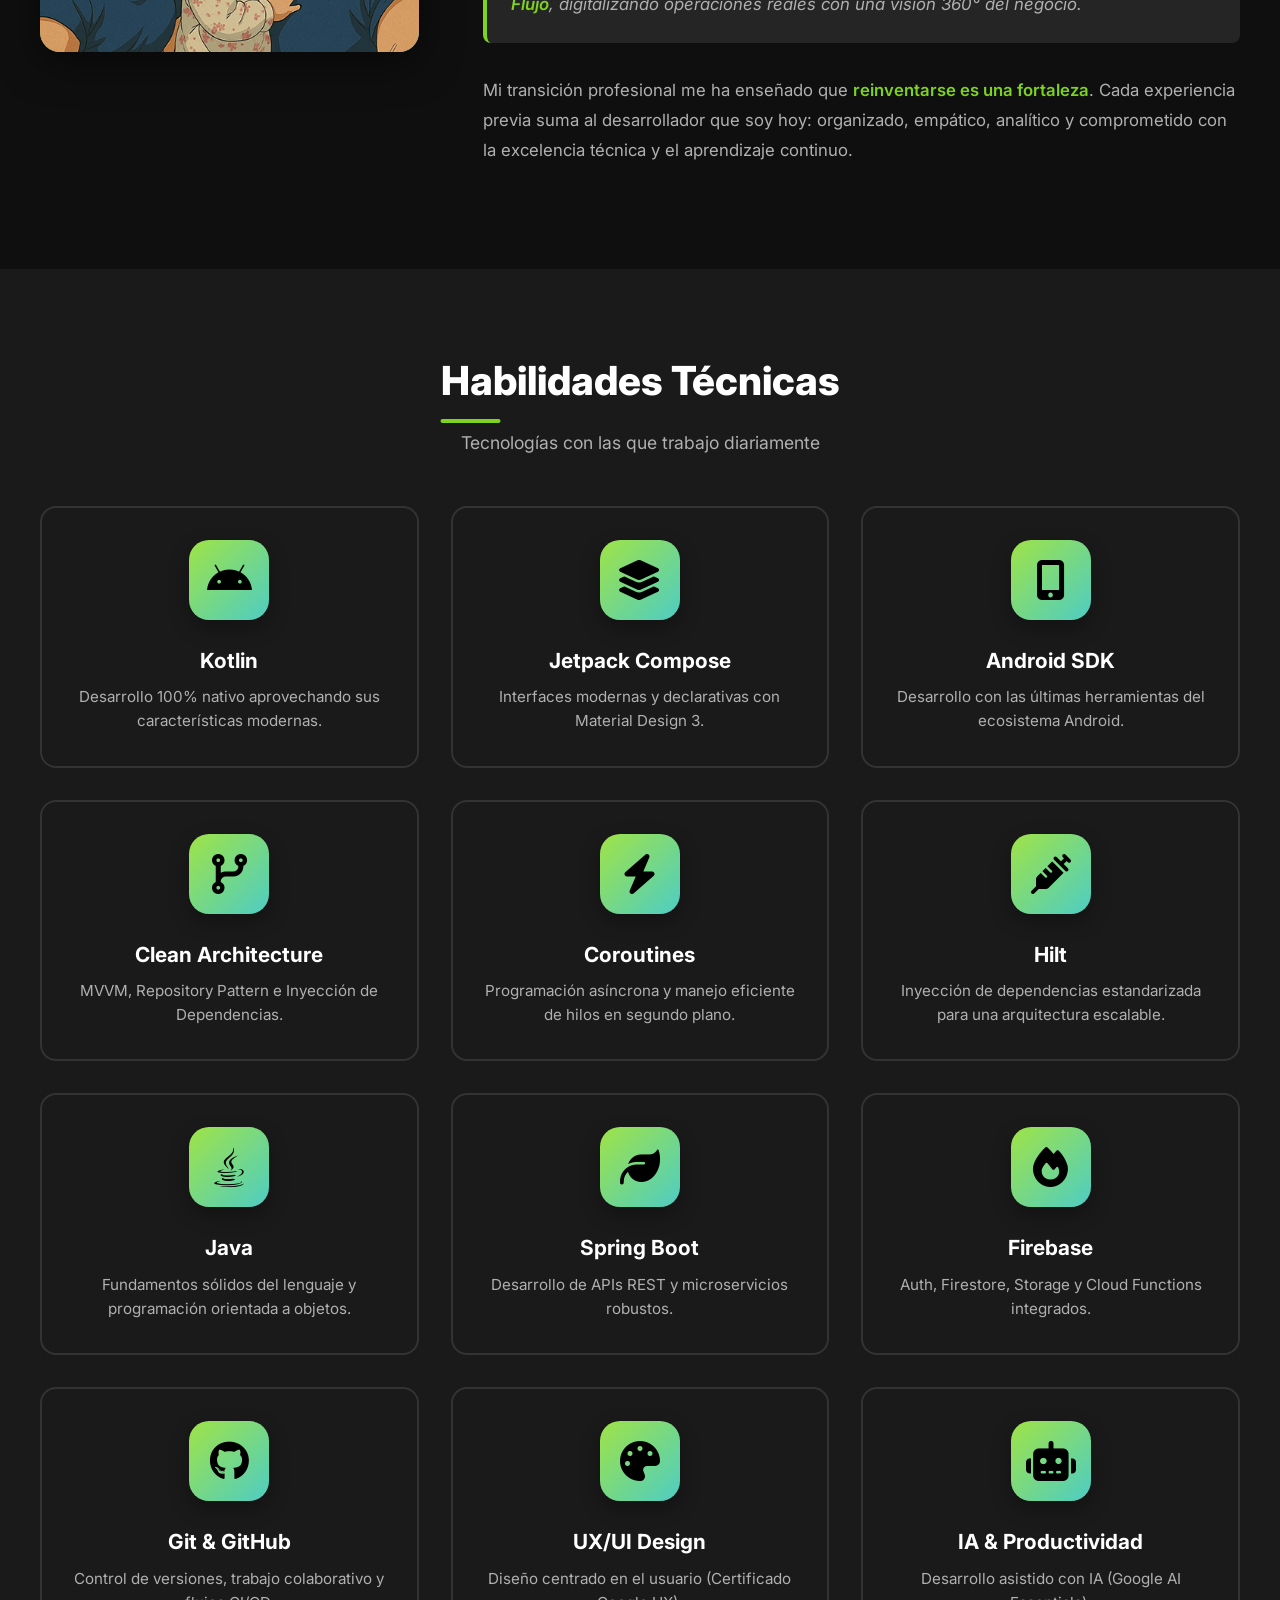
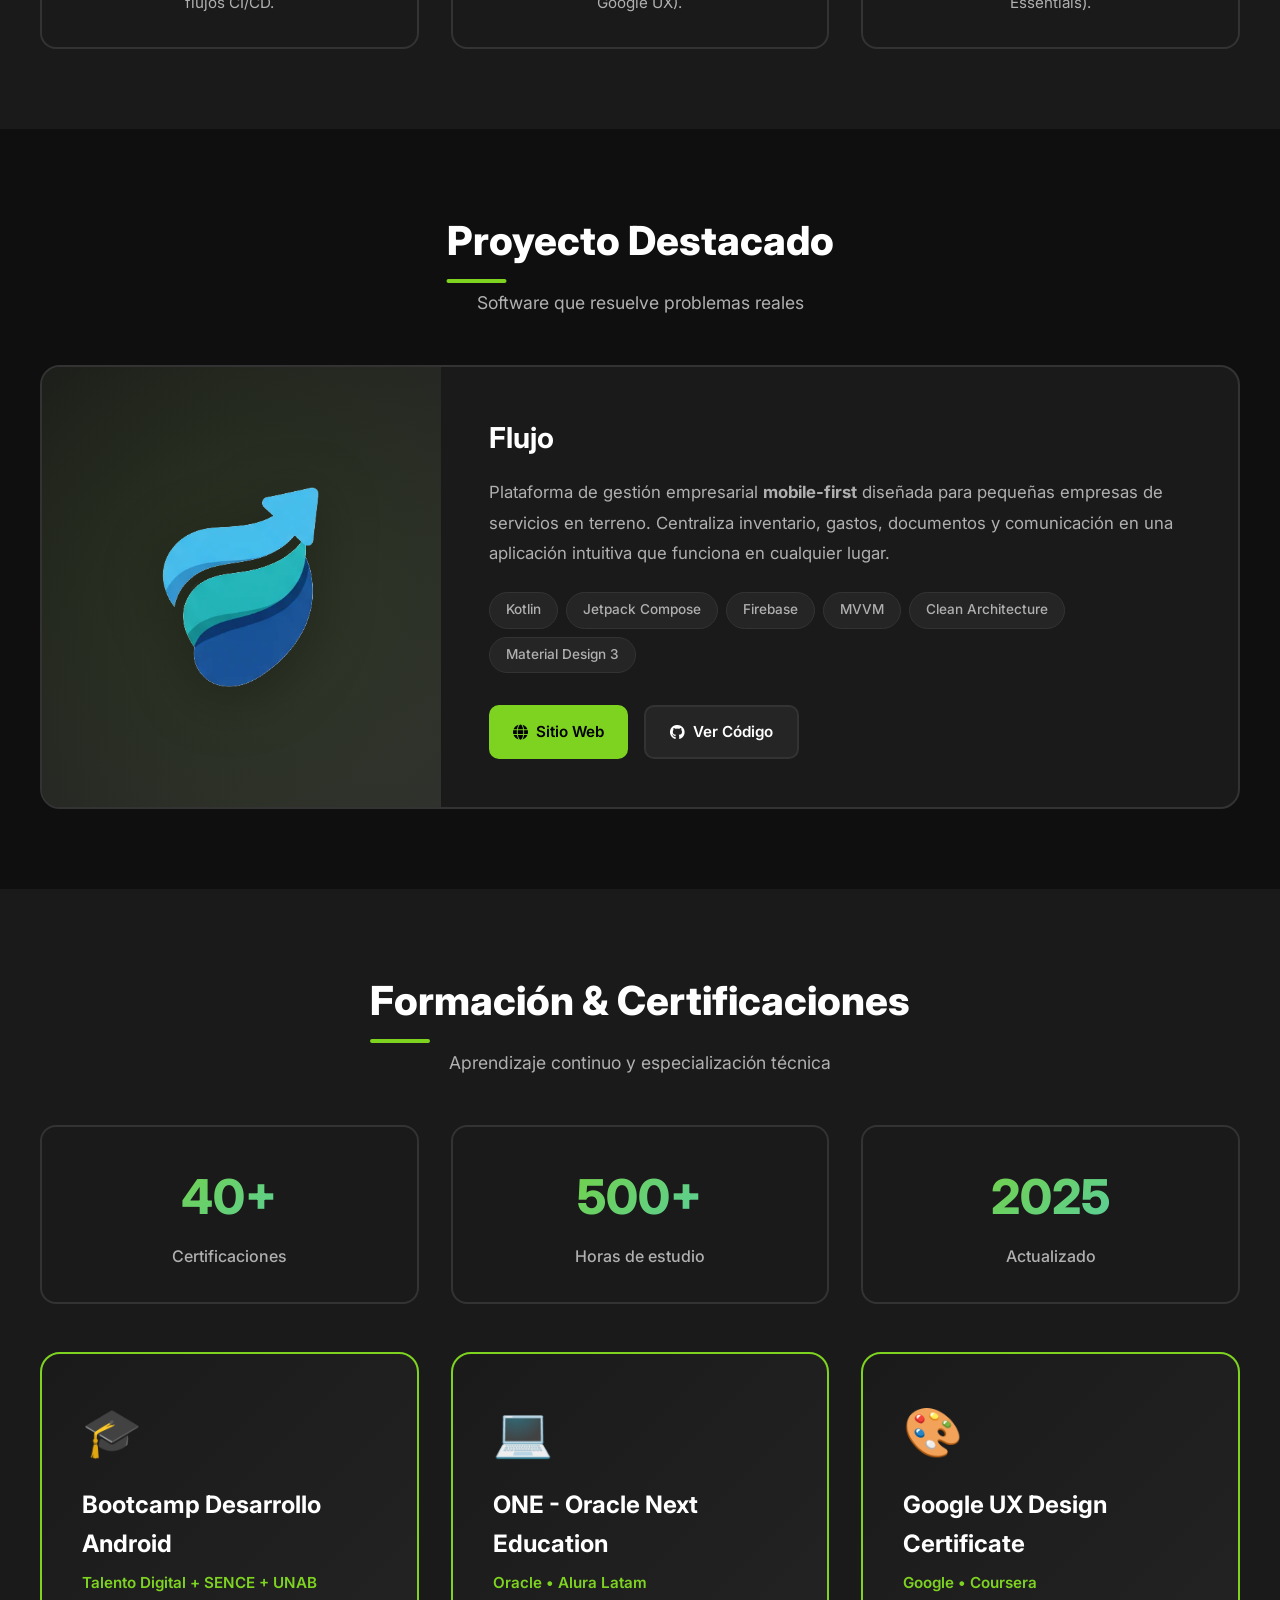
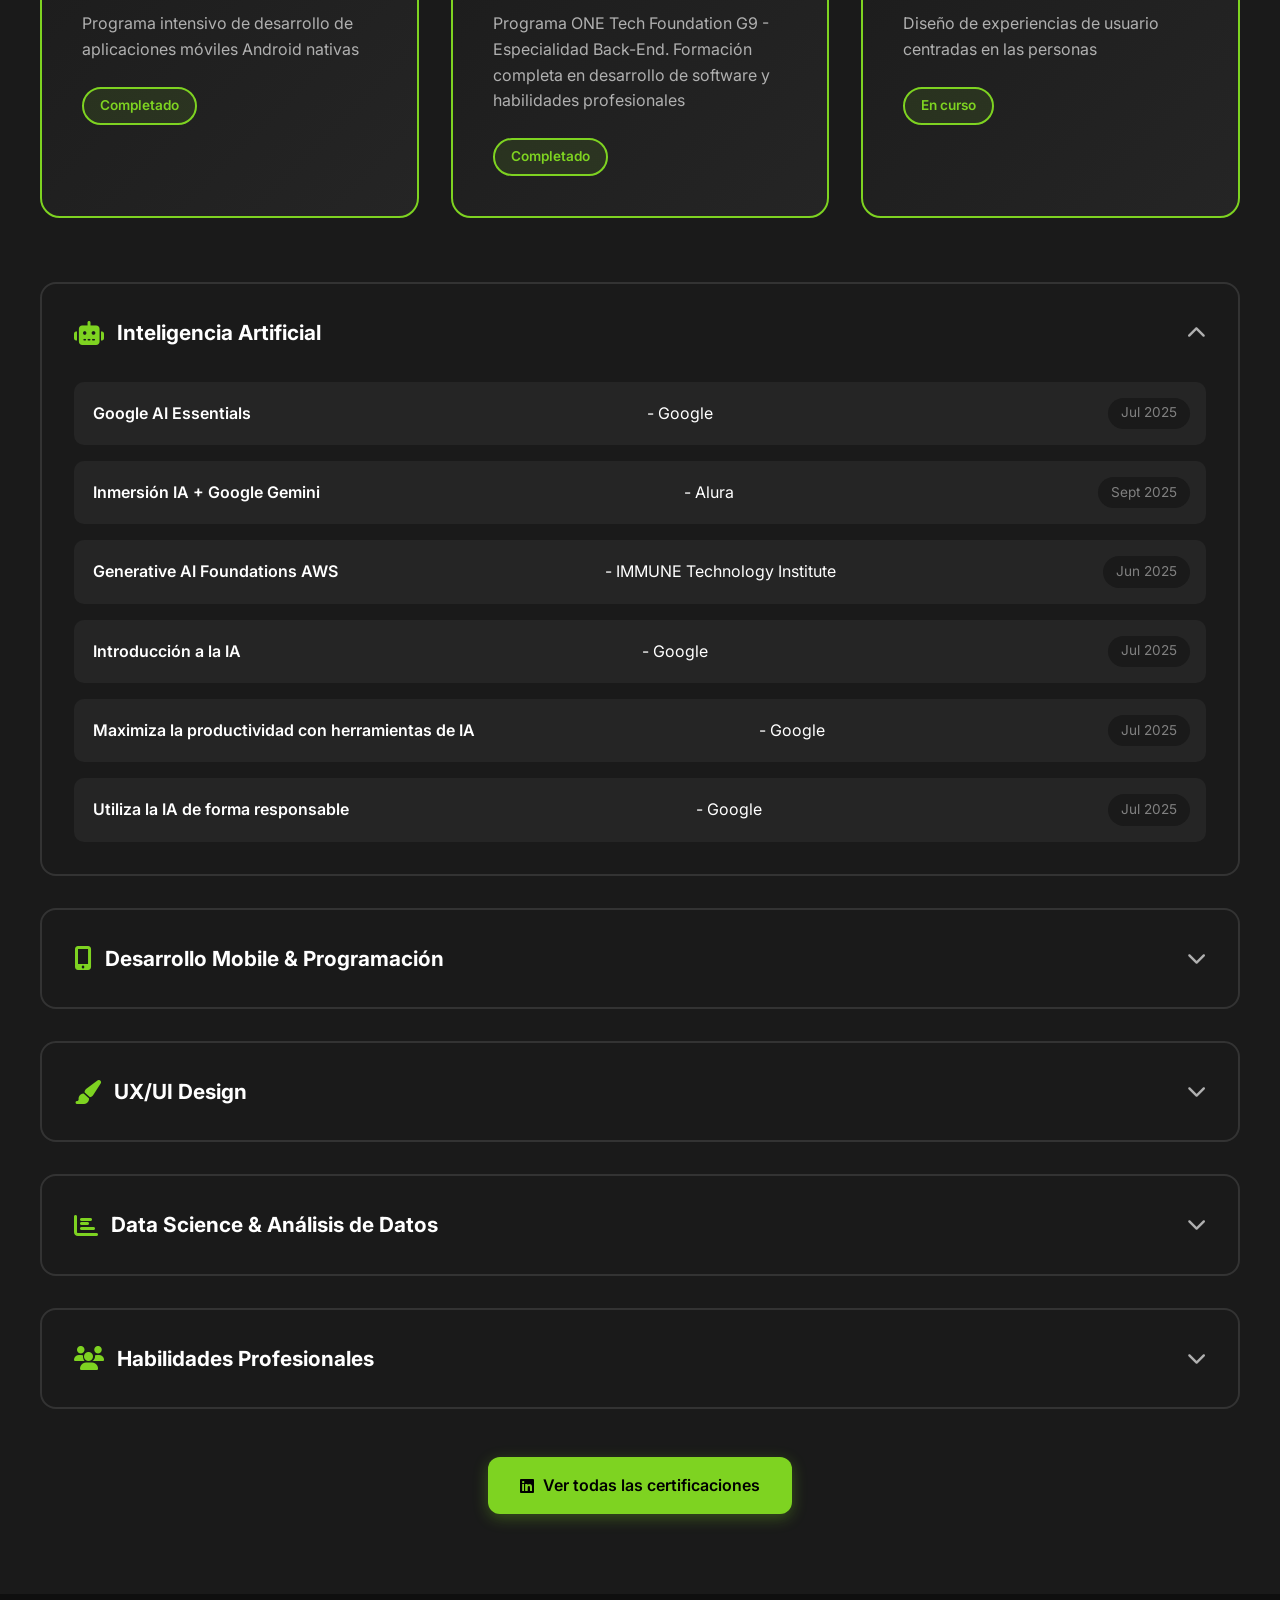
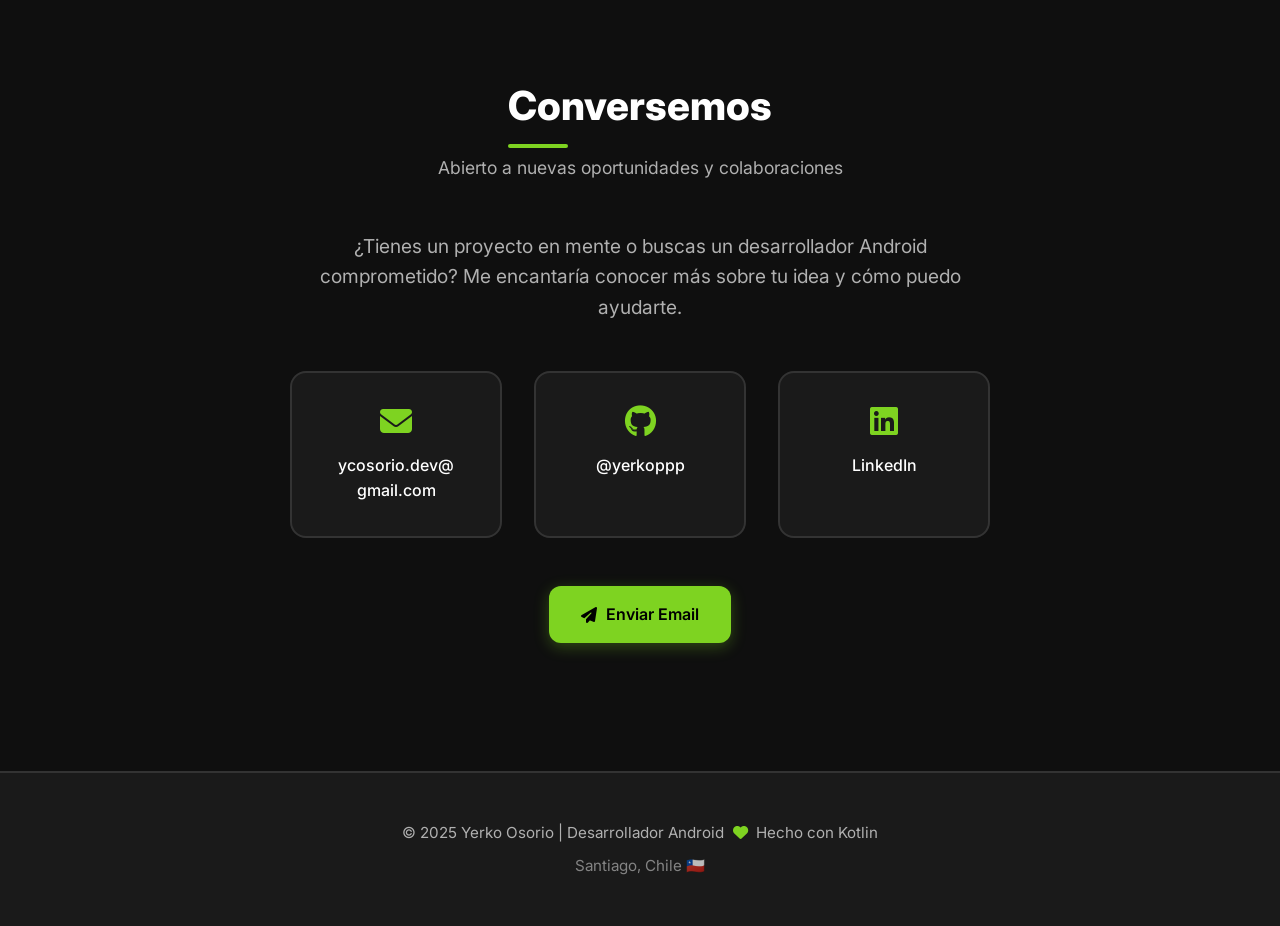
==== commit 89c52f82: "Refactorización de scripts y css, nuevo modo neurodivergente, actualización de README" ====
--- a/index.html
+++ b/index.html
@@ -20,7 +20,9 @@
     <link rel="preconnect" href="https://fonts.gstatic.com" crossorigin>
     <link href="https://fonts.googleapis.com/css2?family=Inter:wght@300;400;500;600;700;800&display=swap" rel="stylesheet">
     
+    <link rel="stylesheet" href="theme.css">
     <link rel="stylesheet" href="main-style.css">
+    
     <script>
         // Redirige a móvil SÓLO si la pantalla es chica Y el usuario no forzó la vista web
         if (window.innerWidth <= 768 && !window.location.search.includes('force=web')) {
@@ -51,6 +53,9 @@
                 <button class="theme-toggle" id="androidModeBtn" aria-label="Modo Android" title="Simulador Android" style="margin-left: 10px;">
                     <i class="fab fa-android"></i>
                 </button>
+                <button class="theme-toggle" id="neuroModeBtn" aria-label="Modo Accesibilidad" title="Modo Neurodivergente" style="margin-left: 10px;">
+                    <i class="fas fa-brain"></i>
+                </button>
                 <div class="hamburger" id="hamburger">
                     <span></span>
                     <span></span>
@@ -490,150 +495,7 @@
         <i class="fas fa-arrow-up"></i>
     </button>
 
-    <script data-cfasync="false" src="/cdn-cgi/scripts/5c5dd728/cloudflare-static/email-decode.min.js"></script><script>
-        // Theme Toggle
-        const themeToggle = document.getElementById('themeToggle');
-        const html = document.documentElement;
-        const icon = themeToggle.querySelector('i');
-        const navLogo = document.getElementById('navLogo');
-
-        // Dark mode por defecto
-        const savedTheme = localStorage.getItem('theme') || 'dark';
-        html.setAttribute('data-theme', savedTheme);
-        updateThemeIcon(savedTheme);
-        updateLogo(savedTheme);
-
-        themeToggle.addEventListener('click', () => {
-            const currentTheme = html.getAttribute('data-theme');
-            const newTheme = currentTheme === 'dark' ? 'light' : 'dark';
-            
-            html.setAttribute('data-theme', newTheme);
-            localStorage.setItem('theme', newTheme);
-            updateThemeIcon(newTheme);
-            updateLogo(newTheme);
-        });
-
-        function updateThemeIcon(theme) {
-            icon.className = theme === 'dark' ? 'fas fa-sun' : 'fas fa-moon';
-        }
-
-        function updateLogo(theme) {
-            navLogo.src = theme === 'dark' ? 'assets/icono_dark.png' : 'assets/icono_light.png';
-        }
-
-        // Acción del nuevo botón: lleva al simulador indicando que fue intencional
-        document.getElementById('androidModeBtn').addEventListener('click', () => {
-            window.location.href = "android-portfolio.html?force=android";
-        });
-
-        // Hamburger Menu
-        const hamburger = document.getElementById('hamburger');
-        const navLinks = document.getElementById('navLinks');
-
-        hamburger.addEventListener('click', () => {
-            hamburger.classList.toggle('active');
-            navLinks.classList.toggle('active');
-        });
-
-        // Cerrar menú al hacer click en un link
-        document.querySelectorAll('.nav-links a').forEach(link => {
-            link.addEventListener('click', () => {
-                hamburger.classList.remove('active');
-                navLinks.classList.remove('active');
-            });
-        });
-
-        // Navbar scroll effect
-        const navbar = document.getElementById('navbar');
-        window.addEventListener('scroll', () => {
-            if (window.scrollY > 50) {
-                navbar.classList.add('scrolled');
-            } else {
-                navbar.classList.remove('scrolled');
-            }
-        });
-
-        // Smooth scroll
-        document.querySelectorAll('a[href^="#"]').forEach(anchor => {
-            anchor.addEventListener('click', function (e) {
-                e.preventDefault();
-                const target = document.querySelector(this.getAttribute('href'));
-                if (target) {
-                    target.scrollIntoView({
-                        behavior: 'smooth',
-                        block: 'start'
-                    });
-                }
-            });
-        });
-
-        // Scroll animations
-        const observerOptions = {
-            threshold: 0.1,
-            rootMargin: '0px 0px -100px 0px'
-        };
-
-        const observer = new IntersectionObserver((entries) => {
-            entries.forEach(entry => {
-                if (entry.isIntersecting) {
-                    entry.target.classList.add('visible');
-                }
-            });
-        }, observerOptions);
-
-        document.querySelectorAll('.fade-in').forEach(el => observer.observe(el));
-
-        // Accordion for certifications
-        document.querySelectorAll('.cert-category-header').forEach(header => {
-            header.addEventListener('click', () => {
-                const category = header.parentElement;
-                const wasActive = category.classList.contains('active');
-                
-                // Cerrar todas las categorías
-                document.querySelectorAll('.cert-category').forEach(cat => {
-                    cat.classList.remove('active');
-                });
-                
-                // Abrir la clickeada si no estaba activa
-                if (!wasActive) {
-                    category.classList.add('active');
-                }
-            });
-        });
-
-        // Abrir la primera categoría por defecto
-        const firstCategory = document.querySelector('.cert-category');
-        if (firstCategory) {
-            firstCategory.classList.add('active');
-        }
-
-        // Scroll to top button
-        const scrollTopBtn = document.getElementById('scrollTop');
-
-        window.addEventListener('scroll', () => {
-            if (window.scrollY > 500) {
-                scrollTopBtn.classList.add('visible');
-            } else {
-                scrollTopBtn.classList.remove('visible');
-            }
-        });
-
-        scrollTopBtn.addEventListener('click', () => {
-            window.scrollTo({
-                top: 0,
-                behavior: 'smooth'
-            });
-        });
-
-        // Parallax effect on hero
-        window.addEventListener('scroll', () => {
-            const scrolled = window.scrollY;
-            const hero = document.querySelector('.hero');
-            if (hero && scrolled < window.innerHeight) {
-                hero.style.transform = `translateY(${scrolled * 0.5}px)`;
-                hero.style.opacity = 1 - (scrolled / window.innerHeight);
-            }
-        });
-    </script>
+    <script data-cfasync="false" src="/cdn-cgi/scripts/5c5dd728/cloudflare-static/email-decode.min.js"></script>
+    <script src="main-script.js"></script>
 </body>
 </html>
--- a/theme.css
+++ b/theme.css
@@ -0,0 +1,206 @@
+/* =========================================================
+   1. RESETEO GLOBAL
+   ========================================================= */
+* {
+    margin: 0;
+    padding: 0;
+    box-sizing: border-box;
+}
+
+/* =========================================================
+   2. VARIABLES DE TEMA (DARK POR DEFECTO UNIFICADO)
+   ========================================================= */
+:root, [data-theme="dark"] {
+    /* Base compartida */
+    --primary: #7ED321;
+    --primary-dark: #6AB91D;
+    --primary-light: #9FE346;
+    --accent: #4ECDC4;
+    --secondary: #E0E0E0;
+    --background: #0F0F0F; 
+    --surface: #1A1A1A;
+    --surface-alt: #252525;
+    --surface-variant: #2D2D2D;
+    --text: #FFFFFF;
+    --text-secondary: #B0B0B0;
+    --text-tertiary: #808080;
+    --border: #333333;
+    --shadow: rgba(0, 0, 0, 0.3);
+    --shadow-strong: rgba(0, 0, 0, 0.5);
+
+    /* Exclusivos Android UI */
+    --primary-dim: rgba(126, 211, 33, 0.15);
+    --wallpaper-overlay: rgba(0, 0, 0, 0.85);
+    --easing-standard: cubic-bezier(0.2, 0.0, 0, 1.0);
+    --wallpaper-url: url('assets/logo_dark_transp.png');
+}
+
+/* MODO CLARO UNIFICADO */
+[data-theme="light"] {
+    --primary: #559E15; 
+    --primary-dark: #3F7510;
+    --primary-light: #9FE346;
+    --accent: #4ECDC4;
+    --secondary: #4A4A4A;
+    --background: #FAFAFA;
+    --surface: #FFFFFF;
+    --surface-alt: #F5F5F5;
+    --surface-variant: #E8EAED;
+    --text: #1A1A1A;
+    --text-secondary: #5F6368;
+    --text-tertiary: #999999;
+    --border: #E0E0E0;
+    --shadow: rgba(0, 0, 0, 0.1);
+    --shadow-strong: rgba(0, 0, 0, 0.15);
+
+    /* Exclusivos Android UI */
+    --primary-dim: rgba(85, 158, 21, 0.1);
+    --wallpaper-overlay: rgba(255, 255, 255, 0.6);
+    --wallpaper-url: url('assets/logo_light_transp.png');
+}
+
+/* =========================================================
+   3. MÓDULO DE ACCESIBILIDAD NEURODIVERGENTE (WCAG AA/AAA)
+   ========================================================= */
+@import url('https://fonts.cdnfonts.com/css/opendyslexic');
+
+/* Fuente y Espaciado (Excluye íconos) */
+[data-accesibilidad="neuro"] *:not(i):not(.fas):not(.fab):not(.fa-solid):not(.fa-brands) {
+    font-family: 'OpenDyslexic', sans-serif !important;
+    letter-spacing: 0.05em !important;
+    word-spacing: 0.1em !important;
+    line-height: 1.8 !important;
+}
+
+/* Cero Movimientos y Transiciones */
+[data-accesibilidad="neuro"] *,
+[data-accesibilidad="neuro"] *:hover,
+[data-accesibilidad="neuro"] *:focus,
+[data-accesibilidad="neuro"] *:active {
+    animation: none !important;
+    transition: none !important;
+    transform: none !important;
+}
+
+/* Alineación a la izquierda */
+[data-accesibilidad="neuro"] h1,
+[data-accesibilidad="neuro"] h2,
+[data-accesibilidad="neuro"] h3,
+[data-accesibilidad="neuro"] h4,
+[data-accesibilidad="neuro"] h5,
+[data-accesibilidad="neuro"] h6,
+[data-accesibilidad="neuro"] p,
+[data-accesibilidad="neuro"] .section-title,
+[data-accesibilidad="neuro"] .section-subtitle,
+[data-accesibilidad="neuro"] .about-text h3,
+[data-accesibilidad="neuro"] .contact-content > p {
+    text-align: left !important;
+    left: 0 !important;
+    margin-left: 0 !important;
+}
+
+[data-accesibilidad="neuro"] .section-title::after {
+    left: 0 !important;
+}
+
+/* CORRECCIÓN 1: Apagar SOLO decoraciones específicas, salvando los íconos */
+[data-accesibilidad="neuro"] .hero::before,
+[data-accesibilidad="neuro"] .hero::after,
+[data-accesibilidad="neuro"] .project-image::before,
+[data-accesibilidad="neuro"] .icon::after,
+[data-accesibilidad="neuro"] .skill-card::before {
+    display: none !important;
+}
+
+/* CORRECCIÓN 2: Congelar colores de fondo y bordes para evitar parpadeos al hacer hover */
+[data-accesibilidad="neuro"] .skill-card,
+[data-accesibilidad="neuro"] .info-card,
+[data-accesibilidad="neuro"] .project-card,
+[data-accesibilidad="neuro"] .contact-method,
+[data-accesibilidad="neuro"] .contact-item,
+[data-accesibilidad="neuro"] .cert-category {
+    border: 2px solid var(--primary) !important;
+    background: var(--surface) !important;
+    box-shadow: none !important;
+}
+
+/* Congelar enlaces de navegación al hacer hover */
+[data-accesibilidad="neuro"] .nav-links a:hover {
+    color: var(--text-secondary) !important;
+}
+
+/* Apagar sombras de todos los botones en su estado normal */
+[data-accesibilidad="neuro"] .btn,
+[data-accesibilidad="neuro"] .btn-primary,
+[data-accesibilidad="neuro"] .btn-outline,
+[data-accesibilidad="neuro"] .project-link,
+[data-accesibilidad="neuro"] .project-link:hover,
+[data-accesibilidad="neuro"] .project-link.primary,
+[data-accesibilidad="neuro"] .project-link.primary:hover {
+    box-shadow: none !important;
+    transform: none !important;
+}
+
+/* Congelar el color al pasar el mouse */
+[data-accesibilidad="neuro"] .project-link.primary:hover {
+    background: var(--primary) !important;
+}
+
+[data-accesibilidad="neuro"] .project-link.secondary:hover {
+    background: var(--surface-alt) !important;
+    border-color: var(--border) !important;
+    color: var(--text) !important;
+}
+
+/* Congelar botones para evitar cambios bruscos */
+[data-accesibilidad="neuro"] .btn:hover,
+[data-accesibilidad="neuro"] .btn-primary:hover {
+    background: var(--primary) !important;
+    border-color: var(--primary-dark) !important;
+    color: var(--text) !important;
+    transform: none !important; /* <-- CONGELA EL SALTO */
+    box-shadow: none !important; /* <-- APAGA LA SOMBRA */
+}
+[data-accesibilidad="neuro"] .btn-outline:hover {
+    background: transparent !important;
+    border-color: var(--border) !important;
+    color: var(--text) !important;
+    transform: none !important; /* <-- CONGELA EL SALTO */
+    box-shadow: none !important; /* <-- APAGA LA SOMBRA */
+}
+
+/* Ajuste de Contraste Seguro WCAG */
+[data-accesibilidad="neuro"] {
+    --text: #F0F0F0 !important;
+    --text-secondary: #D4D4D4 !important;
+    --text-tertiary: #C0C0C0 !important;
+    --background: #121212 !important;
+    --surface: #1E1E1E !important;
+    --surface-alt: #2A2A2A !important;
+    --surface-variant: #2A2A2A !important;
+}
+
+[data-theme="light"][data-accesibilidad="neuro"] {
+    --text: #1A1A1A !important;
+    --text-secondary: #333333 !important;
+    --text-tertiary: #4D4D4D !important;
+    --background: #FDFDFD !important;
+    --surface: #F5F5F5 !important;
+    --surface-alt: #EBEBEB !important;
+    --surface-variant: #EBEBEB !important;
+    --primary: #223016 !important;
+}
+
+/* Arreglar íconos de habilidades: Fondo verde sólido, alto contraste y sin brillo */
+[data-accesibilidad="neuro"] .skill-icon {
+    background: var(--primary) !important;
+    color: #121212 !important;
+    box-shadow: none !important;
+}
+
+/* Apagar brillo y sombra del botón flotante "volver arriba" */
+[data-accesibilidad="neuro"] .scroll-top,
+[data-accesibilidad="neuro"] .scroll-top:hover {
+    box-shadow: none !important;
+    transform: none !important;
+}
--- a/main-style.css
+++ b/main-style.css
@@ -1,1164 +1,1129 @@
-* {
+
+html {
+    scroll-behavior: smooth;
+}
+
+body {
+    font-family: 'Inter', -apple-system, BlinkMacSystemFont, 'Segoe UI', Roboto, sans-serif;
+    line-height: 1.6;
+    color: var(--text);
+    background: var(--background);
+    transition: background-color 0.3s ease, color 0.3s ease;
+    overflow-x: hidden;
+}
+
+/* Navigation */
+nav {
+    position: fixed;
+    top: 0;
+    width: 100%;
+    background: rgba(26, 26, 26, 0.95);
+    backdrop-filter: blur(20px);
+    -webkit-backdrop-filter: blur(20px);
+    padding: 1rem 0;
+    box-shadow: 0 2px 20px var(--shadow-strong);
+    z-index: 1000;
+    transition: all 0.3s ease;
+}
+
+nav.scrolled {
+    padding: 0.7rem 0;
+    box-shadow: 0 4px 30px var(--shadow-strong);
+}
+
+.nav-container {
+    max-width: 1200px;
+    margin: 0 auto;
+    padding: 0 2rem;
+    display: flex;
+    justify-content: space-between;
+    align-items: center;
+}
+
+.nav-brand {
+    display: flex;
+    align-items: center;
+    gap: 0.8rem;
+    font-size: 1.5rem;
+    font-weight: 700;
+    color: var(--text);
+    text-decoration: none;
+    transition: transform 0.3s ease;
+}
+
+.nav-brand:hover {
+    transform: translateX(5px);
+}
+
+.nav-logo {
+    width: 45px;
+    height: 45px;
+    transition: transform 0.3s ease;
+    background: transparent;
+    border-radius: 8px;
+    padding: 2px;
+}
+
+.nav-brand:hover .nav-logo {
+    transform: rotate(360deg);
+}
+
+.nav-content {
+    display: flex;
+    align-items: center;
+    gap: 2rem;
+}
+
+.nav-links {
+    display: flex;
+    gap: 2rem;
+    list-style: none;
+    align-items: center;
+}
+
+.nav-links a {
+    color: var(--text-secondary);
+    text-decoration: none;
+    font-weight: 500;
+    font-size: 0.95rem;
+    transition: color 0.3s ease;
+    position: relative;
+}
+
+.nav-links a::after {
+    content: '';
+    position: absolute;
+    bottom: -5px;
+    left: 0;
+    width: 0;
+    height: 2px;
+    background: var(--primary);
+    transition: width 0.3s ease;
+}
+
+.nav-links a:hover {
+    color: var(--primary);
+}
+
+.nav-links a:hover::after {
+    width: 100%;
+}
+
+.theme-toggle {
+    background: var(--surface-alt);
+    border: 2px solid var(--border);
+    width: 45px;
+    height: 45px;
+    border-radius: 50%;
+    display: flex;
+    align-items: center;
+    justify-content: center;
+    cursor: pointer;
+    transition: all 0.3s ease;
+    color: var(--text);
+}
+
+.theme-toggle:hover {
+    background: var(--primary);
+    border-color: var(--primary);
+    color: #000;
+    transform: rotate(180deg);
+}
+
+/* Hamburger Menu */
+.hamburger {
+    display: none;
+    flex-direction: column;
+    gap: 5px;
+    cursor: pointer;
+    padding: 5px;
+}
+
+.hamburger span {
+    width: 25px;
+    height: 3px;
+    background: var(--text);
+    border-radius: 3px;
+    transition: all 0.3s ease;
+}
+
+.hamburger.active span:nth-child(1) {
+    transform: rotate(45deg) translate(8px, 8px);
+}
+
+.hamburger.active span:nth-child(2) {
+    opacity: 0;
+}
+
+.hamburger.active span:nth-child(3) {
+    transform: rotate(-45deg) translate(7px, -7px);
+}
+
+/* Hero Section */
+.hero {
+    min-height: 100vh;
+    display: flex;
+    align-items: center;
+    justify-content: center;
+    padding: 120px 2rem 2rem;
+    background: linear-gradient(135deg, #1a1a1a 0%, #2d2d2d 50%, #1a1a1a 100%);
+    position: relative;
+    overflow: hidden;
+}
+
+[data-theme="light"] .hero {
+    background: linear-gradient(135deg, #f5f5f5 0%, #e8e8e8 50%, #f5f5f5 100%);
+}
+
+.hero::before {
+    content: '';
+    position: absolute;
+    top: -50%;
+    right: -10%;
+    width: 800px;
+    height: 800px;
+    background: radial-gradient(circle, rgba(126, 211, 33, 0.15) 0%, transparent 70%);
+    border-radius: 50%;
+    animation: float 20s ease-in-out infinite;
+}
+
+.hero::after {
+    content: '';
+    position: absolute;
+    bottom: -30%;
+    left: -10%;
+    width: 600px;
+    height: 600px;
+    background: radial-gradient(circle, rgba(126, 211, 33, 0.1) 0%, transparent 70%);
+    border-radius: 50%;
+    animation: float 15s ease-in-out infinite reverse;
+}
+
+@keyframes float {
+    0%, 100% { transform: translate(0, 0) scale(1); }
+    50% { transform: translate(50px, 50px) scale(1.1); }
+}
+
+.hero-content {
+    max-width: 900px;
+    text-align: center;
+    position: relative;
+    z-index: 1;
+}
+
+.hero-badge {
+    display: inline-block;
+    background: rgba(126, 211, 33, 0.1);
+    color: var(--primary);
+    padding: 0.5rem 1.5rem;
+    border-radius: 50px;
+    font-size: 0.9rem;
+    font-weight: 600;
+    margin-bottom: 2rem;
+    border: 2px solid rgba(126, 211, 33, 0.3);
+    animation: fadeInDown 0.8s ease;
+}
+
+.hero h1 {
+    font-size: clamp(2.5rem, 6vw, 4rem);
+    font-weight: 800;
+    margin-bottom: 1.5rem;
+    line-height: 1.2;
+    animation: fadeInUp 0.8s ease 0.2s backwards;
+    background: linear-gradient(135deg, var(--text) 0%, var(--primary) 100%);
+    -webkit-background-clip: text;
+    -webkit-text-fill-color: transparent;
+    background-clip: text;
+}
+
+.hero .subtitle {
+    font-size: clamp(1.1rem, 2.5vw, 1.4rem);
+    color: var(--text-secondary);
+    margin-bottom: 1rem;
+    line-height: 1.6;
+    animation: fadeInUp 0.8s ease 0.4s backwards;
+}
+
+.hero .description {
+    font-size: 1.05rem;
+    color: var(--text-tertiary);
+    margin-bottom: 2.5rem;
+    max-width: 700px;
+    margin-left: auto;
+    margin-right: auto;
+    animation: fadeInUp 0.8s ease 0.6s backwards;
+}
+
+.hero-buttons {
+    display: flex;
+    gap: 1rem;
+    justify-content: center;
+    flex-wrap: wrap;
+    animation: fadeInUp 0.8s ease 0.8s backwards;
+}
+
+.btn {
+    padding: 1rem 2rem;
+    border-radius: 12px;
+    text-decoration: none;
+    font-weight: 600;
+    font-size: 1rem;
+    transition: all 0.3s ease;
+    display: inline-flex;
+    align-items: center;
+    gap: 0.6rem;
+    border: none;
+    cursor: pointer;
+}
+
+.btn-primary {
+    background: var(--primary);
+    color: #000;
+    box-shadow: 0 4px 15px rgba(126, 211, 33, 0.3);
+}
+
+.btn-primary:hover {
+    background: var(--primary-dark);
+    transform: translateY(-3px);
+    box-shadow: 0 8px 25px rgba(126, 211, 33, 0.4);
+}
+
+.btn-outline {
+    background: transparent;
+    color: var(--text);
+    border: 2px solid var(--border);
+}
+
+.btn-outline:hover {
+    background: var(--surface-alt);
+    border-color: var(--primary);
+    color: var(--primary);
+    transform: translateY(-3px);
+}
+
+.social-links {
+    margin-top: 3rem;
+    display: flex;
+    gap: 1rem;
+    justify-content: center;
+    animation: fadeInUp 0.8s ease 1s backwards;
+}
+
+.social-links a {
+    width: 55px;
+    height: 55px;
+    background: var(--surface);
+    border: 2px solid var(--border);
+    border-radius: 50%;
+    display: flex;
+    align-items: center;
+    justify-content: center;
+    color: var(--text-secondary);
+    font-size: 1.4rem;
+    transition: all 0.3s ease;
+}
+
+.social-links a:hover {
+    background: var(--primary);
+    border-color: var(--primary);
+    color: #000;
+    transform: translateY(-5px) scale(1.1);
+}
+
+/* Section Styles */
+section {
+    padding: 5rem 2rem;
+    position: relative;
+}
+
+section:nth-child(even) {
+    background: var(--surface);
+}
+
+.container {
+    max-width: 1200px;
+    margin: 0 auto;
+}
+
+.section-title {
+    font-size: clamp(2rem, 4vw, 2.5rem);
+    font-weight: 800;
+    text-align: center;
+    margin-bottom: 1rem;
+    position: relative;
+    display: inline-block;
+    left: 50%;
+    transform: translateX(-50%);
+}
+
+.section-title::after {
+    content: '';
+    position: absolute;
+    bottom: -10px;
+    left: 0;
+    width: 60px;
+    height: 4px;
+    background: var(--primary);
+    border-radius: 2px;
+}
+
+.section-subtitle {
+    text-align: center;
+    color: var(--text-secondary);
+    font-size: 1.1rem;
+    margin-bottom: 3rem;
+}
+
+/* About Section */
+.about-content {
+    display: grid;
+    grid-template-columns: 1fr 2fr;
+    gap: 4rem;
+    align-items: center;
+    margin-top: 3rem;
+}
+
+.profile-image {
+    position: relative;
+    border-radius: 20px;
+    overflow: hidden;
+    box-shadow: 0 10px 40px var(--shadow-strong);
+    aspect-ratio: 1;
+}
+
+.profile-image::before {
+    content: '';
+    position: absolute;
+    top: -2px;
+    left: -2px;
+    right: -2px;
+    bottom: -2px;
+    background: linear-gradient(135deg, var(--primary), var(--accent));
+    z-index: -1;
+    border-radius: 20px;
+}
+
+.profile-image img {
+    width: 100%;
+    height: 100%;
+    object-fit: cover;
+    display: block;
+}
+
+.about-text h3 {
+    font-size: 1.8rem;
+    margin-bottom: 1.5rem;
+    color: var(--text);
+}
+
+.about-text p {
+    color: var(--text-secondary);
+    margin-bottom: 1.5rem;
+    font-size: 1.05rem;
+    line-height: 1.8;
+}
+
+.about-text strong {
+    color: var(--primary);
+    font-weight: 600;
+}
+
+.highlight-box {
+    background: var(--surface-alt);
+    border-left: 4px solid var(--primary);
+    padding: 1.5rem;
+    margin: 2rem 0;
+    border-radius: 8px;
+}
+
+.highlight-box p {
     margin: 0;
+    font-style: italic;
+    color: var(--text-secondary);
+}
+
+/* Certifications Section */
+.cert-stats {
+    display: grid;
+    grid-template-columns: repeat(auto-fit, minmax(200px, 1fr));
+    gap: 2rem;
+    margin: 3rem 0;
+}
+
+.stat-card {
+    background: var(--surface);
+    border: 2px solid var(--border);
+    padding: 2rem;
+    border-radius: 16px;
+    text-align: center;
+    transition: all 0.3s ease;
+}
+
+.stat-card:hover {
+    transform: translateY(-5px);
+    border-color: var(--primary);
+    box-shadow: 0 10px 30px var(--shadow-strong);
+}
+
+.stat-number {
+    font-size: 3rem;
+    font-weight: 800;
+    background: linear-gradient(135deg, var(--primary), var(--accent));
+    -webkit-background-clip: text;
+    -webkit-text-fill-color: transparent;
+    background-clip: text;
+    margin-bottom: 0.5rem;
+}
+
+.stat-label {
+    color: var(--text-secondary);
+    font-size: 1rem;
+    font-weight: 500;
+}
+
+.programs-grid {
+    display: grid;
+    grid-template-columns: repeat(auto-fit, minmax(300px, 1fr));
+    gap: 2rem;
+    margin: 3rem 0;
+}
+
+.program-card {
+    background: var(--surface);
+    border: 2px solid var(--border);
+    padding: 2.5rem;
+    border-radius: 20px;
+    transition: all 0.3s ease;
+    position: relative;
+    overflow: hidden;
+}
+
+.program-card.featured {
+    border-color: var(--primary);
+    background: linear-gradient(135deg, var(--surface) 0%, var(--surface-alt) 100%);
+}
+
+.program-card:hover {
+    transform: translateY(-8px);
+    box-shadow: 0 15px 40px var(--shadow-strong);
+}
+
+.program-icon {
+    font-size: 3rem;
+    margin-bottom: 1rem;
+}
+
+.program-card h3 {
+    font-size: 1.5rem;
+    color: var(--text);
+    margin-bottom: 0.5rem;
+}
+
+.program-org {
+    color: var(--primary);
+    font-weight: 600;
+    margin-bottom: 1rem;
+    font-size: 0.95rem;
+}
+
+.program-desc {
+    color: var(--text-secondary);
+    line-height: 1.6;
+    margin-bottom: 1.5rem;
+}
+
+.program-badge {
+    display: inline-block;
+    background: rgba(126, 211, 33, 0.1);
+    color: var(--primary);
+    padding: 0.4rem 1rem;
+    border-radius: 20px;
+    font-size: 0.85rem;
+    font-weight: 600;
+    border: 2px solid var(--primary);
+}
+
+.program-badge.active {
+    background: var(--primary);
+    color: #000;
+}
+
+.cert-categories {
+    display: grid;
+    gap: 2rem;
+    margin-top: 4rem;
+}
+
+.cert-category {
+    background: var(--surface);
+    border: 2px solid var(--border);
+    border-radius: 16px;
     padding: 0;
-    box-sizing: border-box;
-}
-
-    :root {
-        /* Light theme */
-        --primary: #7ED321;
-        --primary-dark: #6AB91D;
-        --primary-light: #9FE346;
-        --accent: #4ECDC4;
-        --secondary: #4A4A4A;
-        --background: #FAFAFA;
-        --surface: #FFFFFF;
-        --surface-alt: #F5F5F5;
-        --text: #1A1A1A;
-        --text-secondary: #666666;
-        --text-tertiary: #999999;
-        --border: #E0E0E0;
-        --shadow: rgba(0, 0, 0, 0.1);
-        --shadow-strong: rgba(0, 0, 0, 0.15);
-    }
-
-    [data-theme="dark"] {
-        --primary: #7ED321;
-        --primary-dark: #6AB91D;
-        --primary-light: #9FE346;
-        --accent: #4ECDC4;
-        --secondary: #E0E0E0;
-        --background: #0F0F0F;
-        --surface: #1A1A1A;
-        --surface-alt: #252525;
-        --text: #FFFFFF;
-        --text-secondary: #B0B0B0;
-        --text-tertiary: #808080;
-        --border: #333333;
-        --shadow: rgba(0, 0, 0, 0.3);
-        --shadow-strong: rgba(0, 0, 0, 0.5);
-    }
-
-    html {
-        scroll-behavior: smooth;
-    }
-
-    body {
-        font-family: 'Inter', -apple-system, BlinkMacSystemFont, 'Segoe UI', Roboto, sans-serif;
-        line-height: 1.6;
-        color: var(--text);
-        background: var(--background);
-        transition: background-color 0.3s ease, color 0.3s ease;
-        overflow-x: hidden;
-    }
-
-    /* Navigation */
-    nav {
-        position: fixed;
-        top: 0;
-        width: 100%;
-        background: rgba(26, 26, 26, 0.95);
-        backdrop-filter: blur(20px);
-        -webkit-backdrop-filter: blur(20px);
-        padding: 1rem 0;
-        box-shadow: 0 2px 20px var(--shadow-strong);
-        z-index: 1000;
-        transition: all 0.3s ease;
-    }
-
-    [data-theme="light"] nav {
-        background: rgba(255, 255, 255, 0.95);
-    }
-
-    nav.scrolled {
-        padding: 0.7rem 0;
-        box-shadow: 0 4px 30px var(--shadow-strong);
-    }
-
-    .nav-container {
-        max-width: 1200px;
-        margin: 0 auto;
-        padding: 0 2rem;
-        display: flex;
-        justify-content: space-between;
-        align-items: center;
-    }
-
-    .nav-brand {
-        display: flex;
-        align-items: center;
-        gap: 0.8rem;
-        font-size: 1.5rem;
-        font-weight: 700;
-        color: var(--text);
-        text-decoration: none;
-        transition: transform 0.3s ease;
-    }
-
-    .nav-brand:hover {
-        transform: translateX(5px);
-    }
-
-    .nav-logo {
-        width: 45px;
-        height: 45px;
-        transition: transform 0.3s ease;
-        background: transparent;
-        border-radius: 8px;
-        padding: 2px;
-    }
-
-    .nav-brand:hover .nav-logo {
-        transform: rotate(360deg);
-    }
-
-    .nav-content {
-        display: flex;
-        align-items: center;
-        gap: 2rem;
-    }
-
-    .nav-links {
-        display: flex;
-        gap: 2rem;
-        list-style: none;
-        align-items: center;
-    }
-
-    .nav-links a {
-        color: var(--text-secondary);
-        text-decoration: none;
-        font-weight: 500;
-        font-size: 0.95rem;
-        transition: color 0.3s ease;
-        position: relative;
-    }
-
-    .nav-links a::after {
-        content: '';
-        position: absolute;
-        bottom: -5px;
-        left: 0;
-        width: 0;
-        height: 2px;
-        background: var(--primary);
-        transition: width 0.3s ease;
-    }
-
-    .nav-links a:hover {
-        color: var(--primary);
-    }
-
-    .nav-links a:hover::after {
-        width: 100%;
-    }
-
-    .theme-toggle {
-        background: var(--surface-alt);
-        border: 2px solid var(--border);
-        width: 45px;
-        height: 45px;
-        border-radius: 50%;
-        display: flex;
-        align-items: center;
-        justify-content: center;
-        cursor: pointer;
-        transition: all 0.3s ease;
-        color: var(--text);
-    }
-
-    .theme-toggle:hover {
-        background: var(--primary);
-        border-color: var(--primary);
-        color: #000;
-        transform: rotate(180deg);
-    }
-
-    /* Hamburger Menu */
-    .hamburger {
-        display: none;
-        flex-direction: column;
-        gap: 5px;
-        cursor: pointer;
-        padding: 5px;
-    }
-
-    .hamburger span {
-        width: 25px;
-        height: 3px;
-        background: var(--text);
-        border-radius: 3px;
-        transition: all 0.3s ease;
-    }
-
-    .hamburger.active span:nth-child(1) {
-        transform: rotate(45deg) translate(8px, 8px);
-    }
-
-    .hamburger.active span:nth-child(2) {
-        opacity: 0;
-    }
-
-    .hamburger.active span:nth-child(3) {
-        transform: rotate(-45deg) translate(7px, -7px);
-    }
-
-    /* Hero Section */
-    .hero {
-        min-height: 100vh;
-        display: flex;
-        align-items: center;
-        justify-content: center;
-        padding: 120px 2rem 2rem;
-        background: linear-gradient(135deg, #1a1a1a 0%, #2d2d2d 50%, #1a1a1a 100%);
-        position: relative;
-        overflow: hidden;
-    }
-
-    [data-theme="light"] .hero {
-        background: linear-gradient(135deg, #f5f5f5 0%, #e8e8e8 50%, #f5f5f5 100%);
-    }
-
-    .hero::before {
-        content: '';
-        position: absolute;
-        top: -50%;
-        right: -10%;
-        width: 800px;
-        height: 800px;
-        background: radial-gradient(circle, rgba(126, 211, 33, 0.15) 0%, transparent 70%);
-        border-radius: 50%;
-        animation: float 20s ease-in-out infinite;
-    }
-
-    .hero::after {
-        content: '';
-        position: absolute;
-        bottom: -30%;
-        left: -10%;
-        width: 600px;
-        height: 600px;
-        background: radial-gradient(circle, rgba(126, 211, 33, 0.1) 0%, transparent 70%);
-        border-radius: 50%;
-        animation: float 15s ease-in-out infinite reverse;
-    }
-
-    @keyframes float {
-        0%, 100% { transform: translate(0, 0) scale(1); }
-        50% { transform: translate(50px, 50px) scale(1.1); }
-    }
-
-    .hero-content {
-        max-width: 900px;
-        text-align: center;
-        position: relative;
-        z-index: 1;
-    }
-
-    .hero-badge {
-        display: inline-block;
-        background: rgba(126, 211, 33, 0.1);
-        color: var(--primary);
-        padding: 0.5rem 1.5rem;
-        border-radius: 50px;
-        font-size: 0.9rem;
-        font-weight: 600;
-        margin-bottom: 2rem;
-        border: 2px solid rgba(126, 211, 33, 0.3);
-        animation: fadeInDown 0.8s ease;
-    }
-
-    .hero h1 {
-        font-size: clamp(2.5rem, 6vw, 4rem);
-        font-weight: 800;
-        margin-bottom: 1.5rem;
-        line-height: 1.2;
-        animation: fadeInUp 0.8s ease 0.2s backwards;
-        background: linear-gradient(135deg, var(--text) 0%, var(--primary) 100%);
-        -webkit-background-clip: text;
-        -webkit-text-fill-color: transparent;
-        background-clip: text;
-    }
-
-    .hero .subtitle {
-        font-size: clamp(1.1rem, 2.5vw, 1.4rem);
-        color: var(--text-secondary);
-        margin-bottom: 1rem;
-        line-height: 1.6;
-        animation: fadeInUp 0.8s ease 0.4s backwards;
-    }
-
-    .hero .description {
-        font-size: 1.05rem;
-        color: var(--text-tertiary);
-        margin-bottom: 2.5rem;
-        max-width: 700px;
-        margin-left: auto;
-        margin-right: auto;
-        animation: fadeInUp 0.8s ease 0.6s backwards;
-    }
-
-    .hero-buttons {
-        display: flex;
-        gap: 1rem;
-        justify-content: center;
-        flex-wrap: wrap;
-        animation: fadeInUp 0.8s ease 0.8s backwards;
-    }
-
-    .btn {
-        padding: 1rem 2rem;
-        border-radius: 12px;
-        text-decoration: none;
-        font-weight: 600;
-        font-size: 1rem;
-        transition: all 0.3s ease;
-        display: inline-flex;
-        align-items: center;
-        gap: 0.6rem;
-        border: none;
-        cursor: pointer;
-    }
-
-    .btn-primary {
-        background: var(--primary);
-        color: #000;
-        box-shadow: 0 4px 15px rgba(126, 211, 33, 0.3);
-    }
-
-    .btn-primary:hover {
-        background: var(--primary-dark);
-        transform: translateY(-3px);
-        box-shadow: 0 8px 25px rgba(126, 211, 33, 0.4);
-    }
-
-    .btn-outline {
-        background: transparent;
-        color: var(--text);
-        border: 2px solid var(--border);
-    }
-
-    .btn-outline:hover {
-        background: var(--surface-alt);
-        border-color: var(--primary);
-        color: var(--primary);
-        transform: translateY(-3px);
-    }
-
-    .social-links {
-        margin-top: 3rem;
-        display: flex;
-        gap: 1rem;
-        justify-content: center;
-        animation: fadeInUp 0.8s ease 1s backwards;
-    }
-
-    .social-links a {
-        width: 55px;
-        height: 55px;
-        background: var(--surface);
-        border: 2px solid var(--border);
-        border-radius: 50%;
-        display: flex;
-        align-items: center;
-        justify-content: center;
-        color: var(--text-secondary);
-        font-size: 1.4rem;
-        transition: all 0.3s ease;
-    }
-
-    .social-links a:hover {
-        background: var(--primary);
-        border-color: var(--primary);
-        color: #000;
-        transform: translateY(-5px) scale(1.1);
-    }
-
-    /* Section Styles */
-    section {
-        padding: 5rem 2rem;
-        position: relative;
-    }
-
-    section:nth-child(even) {
-        background: var(--surface);
-    }
-
-    .container {
-        max-width: 1200px;
-        margin: 0 auto;
-    }
-
-    .section-title {
-        font-size: clamp(2rem, 4vw, 2.5rem);
-        font-weight: 800;
-        text-align: center;
-        margin-bottom: 1rem;
-        position: relative;
-        display: inline-block;
-        left: 50%;
-        transform: translateX(-50%);
-    }
-
-    .section-title::after {
-        content: '';
-        position: absolute;
-        bottom: -10px;
-        left: 0;
-        width: 60px;
-        height: 4px;
-        background: var(--primary);
-        border-radius: 2px;
-    }
-
-    .section-subtitle {
-        text-align: center;
-        color: var(--text-secondary);
-        font-size: 1.1rem;
-        margin-bottom: 3rem;
-    }
-
-    /* About Section */
-    .about-content {
-        display: grid;
-        grid-template-columns: 1fr 2fr;
-        gap: 4rem;
-        align-items: center;
-        margin-top: 3rem;
-    }
-
-    .profile-image {
-        position: relative;
-        border-radius: 20px;
-        overflow: hidden;
-        box-shadow: 0 10px 40px var(--shadow-strong);
-        aspect-ratio: 1;
-    }
-
-    .profile-image::before {
-        content: '';
-        position: absolute;
-        top: -2px;
-        left: -2px;
-        right: -2px;
-        bottom: -2px;
-        background: linear-gradient(135deg, var(--primary), var(--accent));
-        z-index: -1;
-        border-radius: 20px;
-    }
-
-    .profile-image img {
-        width: 100%;
-        height: 100%;
-        object-fit: cover;
-        display: block;
-    }
-
-    .about-text h3 {
-        font-size: 1.8rem;
-        margin-bottom: 1.5rem;
-        color: var(--text);
-    }
-
-    .about-text p {
-        color: var(--text-secondary);
-        margin-bottom: 1.5rem;
-        font-size: 1.05rem;
-        line-height: 1.8;
-    }
-
-    .about-text strong {
-        color: var(--primary);
-        font-weight: 600;
-    }
-
-    .highlight-box {
-        background: var(--surface-alt);
-        border-left: 4px solid var(--primary);
-        padding: 1.5rem;
-        margin: 2rem 0;
-        border-radius: 8px;
-    }
-
-    .highlight-box p {
-        margin: 0;
-        font-style: italic;
-        color: var(--text-secondary);
-    }
-
-    /* Certifications Section */
-    .cert-stats {
-        display: grid;
-        grid-template-columns: repeat(auto-fit, minmax(200px, 1fr));
-        gap: 2rem;
-        margin: 3rem 0;
-    }
-
-    .stat-card {
-        background: var(--surface);
-        border: 2px solid var(--border);
-        padding: 2rem;
-        border-radius: 16px;
-        text-align: center;
-        transition: all 0.3s ease;
-    }
-
-    .stat-card:hover {
-        transform: translateY(-5px);
-        border-color: var(--primary);
-        box-shadow: 0 10px 30px var(--shadow-strong);
-    }
-
-    .stat-number {
-        font-size: 3rem;
-        font-weight: 800;
-        background: linear-gradient(135deg, var(--primary), var(--accent));
-        -webkit-background-clip: text;
-        -webkit-text-fill-color: transparent;
-        background-clip: text;
-        margin-bottom: 0.5rem;
-    }
-
-    .stat-label {
-        color: var(--text-secondary);
-        font-size: 1rem;
-        font-weight: 500;
-    }
-
-    .programs-grid {
-        display: grid;
-        grid-template-columns: repeat(auto-fit, minmax(300px, 1fr));
-        gap: 2rem;
-        margin: 3rem 0;
-    }
-
-    .program-card {
-        background: var(--surface);
-        border: 2px solid var(--border);
-        padding: 2.5rem;
-        border-radius: 20px;
-        transition: all 0.3s ease;
-        position: relative;
-        overflow: hidden;
-    }
-
-    .program-card.featured {
-        border-color: var(--primary);
-        background: linear-gradient(135deg, var(--surface) 0%, var(--surface-alt) 100%);
-    }
-
-    .program-card:hover {
-        transform: translateY(-8px);
-        box-shadow: 0 15px 40px var(--shadow-strong);
-    }
-
-    .program-icon {
-        font-size: 3rem;
-        margin-bottom: 1rem;
-    }
-
-    .program-card h3 {
-        font-size: 1.5rem;
-        color: var(--text);
-        margin-bottom: 0.5rem;
-    }
-
-    .program-org {
-        color: var(--primary);
-        font-weight: 600;
-        margin-bottom: 1rem;
-        font-size: 0.95rem;
-    }
-
-    .program-desc {
-        color: var(--text-secondary);
-        line-height: 1.6;
-        margin-bottom: 1.5rem;
-    }
-
-    .program-badge {
-        display: inline-block;
-        background: rgba(126, 211, 33, 0.1);
-        color: var(--primary);
-        padding: 0.4rem 1rem;
-        border-radius: 20px;
-        font-size: 0.85rem;
-        font-weight: 600;
-        border: 2px solid var(--primary);
-    }
-
-    .program-badge.active {
-        background: var(--primary);
-        color: #000;
-    }
-
-    .cert-categories {
-        display: grid;
-        gap: 2rem;
-        margin-top: 4rem;
-    }
-
-    .cert-category {
-        background: var(--surface);
-        border: 2px solid var(--border);
-        border-radius: 16px;
-        padding: 0;
-        transition: all 0.3s ease;
-        overflow: hidden;
-    }
-
-    .cert-category:hover {
-        border-color: var(--primary);
-        box-shadow: 0 5px 20px var(--shadow);
-    }
-
-    .cert-category-header {
-        padding: 2rem;
-        cursor: pointer;
-        display: flex;
-        justify-content: space-between;
-        align-items: center;
-        user-select: none;
-        transition: background 0.3s ease;
-    }
-
-    .cert-category-header:hover {
-        background: var(--surface-alt);
-    }
-
-    .cert-category-header h3 {
-        color: var(--text);
-        font-size: 1.3rem;
-        margin: 0;
-        display: flex;
-        align-items: center;
-        gap: 0.8rem;
-    }
-
-    .cert-category-header h3 i {
-        color: var(--primary);
-        font-size: 1.5rem;
-    }
-
-    .toggle-icon {
-        color: var(--text-secondary);
-        font-size: 1.2rem;
-        transition: transform 0.3s ease;
-    }
-
-    .cert-category.active .toggle-icon {
-        transform: rotate(180deg);
-    }
-
-    .cert-list {
-        list-style: none;
-        display: grid;
-        gap: 1rem;
-        max-height: 0;
-        overflow: hidden;
-        padding: 0 2rem;
-        transition: max-height 0.4s ease, padding 0.4s ease;
-    }
-
-    .cert-category.active .cert-list {
-        max-height: 2000px;
-        padding: 0 2rem 2rem 2rem;
-    }
-
-    .cert-list li {
-        padding: 1rem;
-        background: var(--surface-alt);
-        border-radius: 10px;
-        display: flex;
-        justify-content: space-between;
-        align-items: center;
-        gap: 1rem;
-        transition: all 0.3s ease;
-        border-left: 3px solid transparent;
-    }
-
-    .cert-list li:hover {
-        border-left-color: var(--primary);
-        background: var(--background);
-        transform: translateX(5px);
-    }
-
-    .cert-list strong {
-        color: var(--text);
-        font-weight: 600;
-    }
-
-    .cert-date {
-        color: var(--text-tertiary);
-        font-size: 0.85rem;
-        white-space: nowrap;
-        background: var(--surface);
-        padding: 0.3rem 0.8rem;
-        border-radius: 20px;
-    }
-
-    /* Skills Section */
-    .skills-grid {
-        display: grid;
-        grid-template-columns: repeat(auto-fit, minmax(280px, 1fr));
-        gap: 2rem;
-        margin-top: 3rem;
-    }
-
-    .skill-card {
-        background: var(--surface);
-        border: 2px solid var(--border);
-        padding: 2rem;
-        border-radius: 16px;
-        text-align: center;
-        transition: all 0.3s ease;
-        position: relative;
-        overflow: hidden;
-    }
-
-    .skill-card::before {
-        content: '';
-        position: absolute;
-        top: 0;
-        left: 0;
-        width: 100%;
-        height: 4px;
-        background: linear-gradient(90deg, var(--primary), var(--accent));
-        transform: scaleX(0);
-        transition: transform 0.3s ease;
-    }
-
-    .skill-card:hover {
-        transform: translateY(-8px);
-        border-color: var(--primary);
-        box-shadow: 0 10px 30px var(--shadow-strong);
-    }
-
-    .skill-card:hover::before {
-        transform: scaleX(1);
-    }
-
-    .skill-icon {
-        width: 80px;
-        height: 80px;
-        margin: 0 auto 1.5rem;
-        background: linear-gradient(135deg, var(--primary), var(--accent));
-        border-radius: 20px;
-        display: flex;
-        align-items: center;
-        justify-content: center;
-        font-size: 2.5rem;
-        color: #000;
-        box-shadow: 0 8px 20px rgba(126, 211, 33, 0.3);
-        transition: transform 0.3s ease;
-    }
-
-    .skill-card:hover .skill-icon {
-        transform: scale(1.1) rotate(5deg);
-    }
-
-    .skill-card h3 {
-        font-size: 1.3rem;
-        margin-bottom: 0.5rem;
-        color: var(--text);
-    }
-
-    .skill-card p {
-        color: var(--text-secondary);
-        font-size: 0.95rem;
-    }
-
-    /* Projects Section */
-    .projects-grid {
-        display: grid;
-        gap: 3rem;
-        margin-top: 3rem;
-    }
-
-    .project-card {
-        background: var(--surface);
-        border: 2px solid var(--border);
-        border-radius: 20px;
-        overflow: hidden;
-        transition: all 0.3s ease;
-        display: grid;
-        grid-template-columns: 1fr 2fr;
-        gap: 0;
-    }
-
-    .project-card:hover {
-        transform: translateY(-5px);
-        box-shadow: 0 15px 40px var(--shadow-strong);
-        border-color: var(--primary);
-    }
-
-    .project-image {
-        background: linear-gradient(135deg, #1a1a1a, #2d2d2d);
-        display: flex;
-        align-items: center;
-        justify-content: center;
-        padding: 3rem;
-        position: relative;
-        overflow: hidden;
-    }
-
-    [data-theme="light"] .project-image {
-        background: linear-gradient(135deg, #f5f5f5, #e8e8e8);
-    }
-
-    .project-image::before {
-        content: '';
-        position: absolute;
-        top: -50%;
-        right: -50%;
-        width: 200%;
-        height: 200%;
-        background: radial-gradient(circle, rgba(126, 211, 33, 0.1) 0%, transparent 70%);
-        animation: rotate 20s linear infinite;
-    }
-
-    @keyframes rotate {
-        from { transform: rotate(0deg); }
-        to { transform: rotate(360deg); }
-    }
-
-    .project-image img {
-        width: 100%;
-        max-width: 200px;
-        height: auto;
-        position: relative;
-        z-index: 1;
-        filter: drop-shadow(0 10px 30px rgba(0, 0, 0, 0.3));
-        transition: transform 0.3s ease;
-    }
-
-    .project-card:hover .project-image img {
-        transform: scale(1.05);
-    }
-
-    .project-content {
-        padding: 3rem;
-        display: flex;
-        flex-direction: column;
-        justify-content: center;
-    }
-
-    .project-content h3 {
-        font-size: 1.8rem;
-        margin-bottom: 1rem;
-        color: var(--text);
-    }
-
-    .project-content p {
-        color: var(--text-secondary);
-        margin-bottom: 1.5rem;
-        line-height: 1.8;
-        font-size: 1.05rem;
-    }
-
-    .project-tags {
-        display: flex;
-        flex-wrap: wrap;
-        gap: 0.5rem;
-        margin-bottom: 2rem;
-    }
-
-    .tag {
-        background: var(--surface-alt);
-        color: var(--text-secondary);
-        padding: 0.4rem 1rem;
-        border-radius: 20px;
-        font-size: 0.85rem;
-        font-weight: 500;
-        border: 1px solid var(--border);
-        transition: all 0.3s ease;
-    }
-
-    .tag:hover {
-        background: var(--primary);
-        color: #000;
-        border-color: var(--primary);
-        transform: translateY(-2px);
-    }
-
-    .project-links {
-        display: flex;
-        gap: 1rem;
-        flex-wrap: wrap;
-    }
-
-    .project-link {
-        padding: 0.8rem 1.5rem;
-        border-radius: 10px;
-        text-decoration: none;
-        font-weight: 600;
-        font-size: 0.95rem;
-        transition: all 0.3s ease;
-        display: inline-flex;
-        align-items: center;
-        gap: 0.5rem;
-    }
-
-    .project-link.primary {
-        background: var(--primary);
-        color: #000;
-    }
-
-    .project-link.primary:hover {
-        background: var(--primary-dark);
-        transform: translateY(-2px);
-        box-shadow: 0 5px 15px rgba(126, 211, 33, 0.3);
-    }
-
-    .project-link.secondary {
-        background: var(--surface-alt);
-        color: var(--text);
-        border: 2px solid var(--border);
-    }
-
-    .project-link.secondary:hover {
-        border-color: var(--primary);
-        color: var(--primary);
-        transform: translateY(-2px);
-    }
-
-    /* Contact Section */
-    .contact-content {
-        max-width: 700px;
-        margin: 3rem auto;
-        text-align: center;
-    }
-
-    .contact-content > p {
-        font-size: 1.2rem;
-        margin-bottom: 3rem;
-        color: var(--text-secondary);
-    }
-
-    .contact-methods {
-        display: grid;
-        grid-template-columns: repeat(auto-fit, minmax(200px, 1fr));
-        gap: 2rem;
-        margin-bottom: 3rem;
-    }
-
-    .contact-method {
-        background: var(--surface);
-        border: 2px solid var(--border);
-        padding: 2rem;
-        border-radius: 16px;
-        transition: all 0.3s ease;
-    }
-
-    .contact-method:hover {
-        transform: translateY(-5px);
-        border-color: var(--primary);
-        box-shadow: 0 10px 30px var(--shadow-strong);
-    }
-
-    .contact-method i {
-        font-size: 2rem;
-        color: var(--primary);
-        margin-bottom: 1rem;
-        display: block;
-    }
-
-    .contact-method a {
-        color: var(--text);
-        text-decoration: none;
-        font-weight: 500;
-        transition: color 0.3s ease;
-    }
-
-    .contact-method:hover a {
-        color: var(--primary);
-    }
-
-    /* Footer */
-    footer {
-        background: var(--surface);
-        padding: 3rem 2rem;
-        text-align: center;
-        border-top: 2px solid var(--border);
-    }
-
-    footer p {
-        color: var(--text-secondary);
-        font-size: 0.95rem;
-    }
-
-    /* Animations */
-    @keyframes fadeInUp {
-        from {
-            opacity: 0;
-            transform: translateY(30px);
-        }
-        to {
-            opacity: 1;
-            transform: translateY(0);
-        }
-    }
-
-    @keyframes fadeInDown {
-        from {
-            opacity: 0;
-            transform: translateY(-30px);
-        }
-        to {
-            opacity: 1;
-            transform: translateY(0);
-        }
-    }
-
-    .fade-in {
+    transition: all 0.3s ease;
+    overflow: hidden;
+}
+
+.cert-category:hover {
+    border-color: var(--primary);
+    box-shadow: 0 5px 20px var(--shadow);
+}
+
+.cert-category-header {
+    padding: 2rem;
+    cursor: pointer;
+    display: flex;
+    justify-content: space-between;
+    align-items: center;
+    user-select: none;
+    transition: background 0.3s ease;
+}
+
+.cert-category-header:hover {
+    background: var(--surface-alt);
+}
+
+.cert-category-header h3 {
+    color: var(--text);
+    font-size: 1.3rem;
+    margin: 0;
+    display: flex;
+    align-items: center;
+    gap: 0.8rem;
+}
+
+.cert-category-header h3 i {
+    color: var(--primary);
+    font-size: 1.5rem;
+}
+
+.toggle-icon {
+    color: var(--text-secondary);
+    font-size: 1.2rem;
+    transition: transform 0.3s ease;
+}
+
+.cert-category.active .toggle-icon {
+    transform: rotate(180deg);
+}
+
+.cert-list {
+    list-style: none;
+    display: grid;
+    gap: 1rem;
+    max-height: 0;
+    overflow: hidden;
+    padding: 0 2rem;
+    transition: max-height 0.4s ease, padding 0.4s ease;
+}
+
+.cert-category.active .cert-list {
+    max-height: 2000px;
+    padding: 0 2rem 2rem 2rem;
+}
+
+.cert-list li {
+    padding: 1rem;
+    background: var(--surface-alt);
+    border-radius: 10px;
+    display: flex;
+    justify-content: space-between;
+    align-items: center;
+    gap: 1rem;
+    transition: all 0.3s ease;
+    border-left: 3px solid transparent;
+}
+
+.cert-list li:hover {
+    border-left-color: var(--primary);
+    background: var(--background);
+    transform: translateX(5px);
+}
+
+.cert-list strong {
+    color: var(--text);
+    font-weight: 600;
+}
+
+.cert-date {
+    color: var(--text-tertiary);
+    font-size: 0.85rem;
+    white-space: nowrap;
+    background: var(--surface);
+    padding: 0.3rem 0.8rem;
+    border-radius: 20px;
+}
+
+/* Skills Section */
+.skills-grid {
+    display: grid;
+    grid-template-columns: repeat(auto-fit, minmax(280px, 1fr));
+    gap: 2rem;
+    margin-top: 3rem;
+}
+
+.skill-card {
+    background: var(--surface);
+    border: 2px solid var(--border);
+    padding: 2rem;
+    border-radius: 16px;
+    text-align: center;
+    transition: all 0.3s ease;
+    position: relative;
+    overflow: hidden;
+}
+
+.skill-card::before {
+    content: '';
+    position: absolute;
+    top: 0;
+    left: 0;
+    width: 100%;
+    height: 4px;
+    background: linear-gradient(90deg, var(--primary), var(--accent));
+    transform: scaleX(0);
+    transition: transform 0.3s ease;
+}
+
+.skill-card:hover {
+    transform: translateY(-8px);
+    border-color: var(--primary);
+    box-shadow: 0 10px 30px var(--shadow-strong);
+}
+
+.skill-card:hover::before {
+    transform: scaleX(1);
+}
+
+.skill-icon {
+    width: 80px;
+    height: 80px;
+    margin: 0 auto 1.5rem;
+    background: linear-gradient(135deg, var(--primary-light), var(--accent));
+    border-radius: 20px;
+    display: flex;
+    align-items: center;
+    justify-content: center;
+    font-size: 2.5rem;
+    color: #000;
+    box-shadow: 0 8px 20px var(--shadow);
+    transition: transform 0.3s ease;
+}
+
+.skill-card:hover .skill-icon {
+    transform: scale(1.1) rotate(5deg);
+}
+
+.skill-card h3 {
+    font-size: 1.3rem;
+    margin-bottom: 0.5rem;
+    color: var(--text);
+}
+
+.skill-card p {
+    color: var(--text-secondary);
+    font-size: 0.95rem;
+}
+
+/* Projects Section */
+.projects-grid {
+    display: grid;
+    gap: 3rem;
+    margin-top: 3rem;
+}
+
+.project-card {
+    background: var(--surface);
+    border: 2px solid var(--border);
+    border-radius: 20px;
+    overflow: hidden;
+    transition: all 0.3s ease;
+    display: grid;
+    grid-template-columns: 1fr 2fr;
+    gap: 0;
+}
+
+.project-card:hover {
+    transform: translateY(-5px);
+    box-shadow: 0 15px 40px var(--shadow-strong);
+    border-color: var(--primary);
+}
+
+.project-image {
+    background: linear-gradient(135deg, #1a1a1a, #2d2d2d);
+    display: flex;
+    align-items: center;
+    justify-content: center;
+    padding: 3rem;
+    position: relative;
+    overflow: hidden;
+}
+
+[data-theme="light"] .project-image {
+    background: linear-gradient(135deg, #f5f5f5, #e8e8e8);
+}
+
+.project-image::before {
+    content: '';
+    position: absolute;
+    top: -50%;
+    right: -50%;
+    width: 200%;
+    height: 200%;
+    background: radial-gradient(circle, rgba(126, 211, 33, 0.1) 0%, transparent 70%);
+    animation: rotate 20s linear infinite;
+}
+
+@keyframes rotate {
+    from { transform: rotate(0deg); }
+    to { transform: rotate(360deg); }
+}
+
+.project-image img {
+    width: 100%;
+    max-width: 200px;
+    height: auto;
+    position: relative;
+    z-index: 1;
+    filter: drop-shadow(0 10px 30px rgba(0, 0, 0, 0.3));
+    transition: transform 0.3s ease;
+}
+
+.project-card:hover .project-image img {
+    transform: scale(1.05);
+}
+
+.project-content {
+    padding: 3rem;
+    display: flex;
+    flex-direction: column;
+    justify-content: center;
+}
+
+.project-content h3 {
+    font-size: 1.8rem;
+    margin-bottom: 1rem;
+    color: var(--text);
+}
+
+.project-content p {
+    color: var(--text-secondary);
+    margin-bottom: 1.5rem;
+    line-height: 1.8;
+    font-size: 1.05rem;
+}
+
+.project-tags {
+    display: flex;
+    flex-wrap: wrap;
+    gap: 0.5rem;
+    margin-bottom: 2rem;
+}
+
+.tag {
+    background: var(--surface-alt);
+    color: var(--text-secondary);
+    padding: 0.4rem 1rem;
+    border-radius: 20px;
+    font-size: 0.85rem;
+    font-weight: 500;
+    border: 1px solid var(--border);
+    transition: all 0.3s ease;
+}
+
+.tag:hover {
+    background: var(--primary);
+    color: #000;
+    border-color: var(--primary);
+    transform: translateY(-2px);
+}
+
+.project-links {
+    display: flex;
+    gap: 1rem;
+    flex-wrap: wrap;
+}
+
+.project-link {
+    padding: 0.8rem 1.5rem;
+    border-radius: 10px;
+    text-decoration: none;
+    font-weight: 600;
+    font-size: 0.95rem;
+    transition: all 0.3s ease;
+    display: inline-flex;
+    align-items: center;
+    gap: 0.5rem;
+}
+
+.project-link.primary {
+    background: var(--primary);
+    color: #000;
+}
+
+.project-link.primary:hover {
+    background: var(--primary-dark);
+    transform: translateY(-2px);
+    box-shadow: 0 5px 15px rgba(126, 211, 33, 0.3);
+}
+
+.project-link.secondary {
+    background: var(--surface-alt);
+    color: var(--text);
+    border: 2px solid var(--border);
+}
+
+.project-link.secondary:hover {
+    border-color: var(--primary);
+    color: var(--primary);
+    transform: translateY(-2px);
+}
+
+/* Contact Section */
+.contact-content {
+    max-width: 700px;
+    margin: 3rem auto;
+    text-align: center;
+}
+
+.contact-content > p {
+    font-size: 1.2rem;
+    margin-bottom: 3rem;
+    color: var(--text-secondary);
+}
+
+.contact-methods {
+    display: grid;
+    grid-template-columns: repeat(auto-fit, minmax(200px, 1fr));
+    gap: 2rem;
+    margin-bottom: 3rem;
+}
+
+.contact-method {
+    background: var(--surface);
+    border: 2px solid var(--border);
+    padding: 2rem;
+    border-radius: 16px;
+    transition: all 0.3s ease;
+}
+
+.contact-method:hover {
+    transform: translateY(-5px);
+    border-color: var(--primary);
+    box-shadow: 0 10px 30px var(--shadow-strong);
+}
+
+.contact-method i {
+    font-size: 2rem;
+    color: var(--primary);
+    margin-bottom: 1rem;
+    display: block;
+}
+
+.contact-method a {
+    color: var(--text);
+    text-decoration: none;
+    font-weight: 500;
+    transition: color 0.3s ease;
+}
+
+.contact-method:hover a {
+    color: var(--primary);
+}
+
+/* Footer */
+footer {
+    background: var(--surface);
+    padding: 3rem 2rem;
+    text-align: center;
+    border-top: 2px solid var(--border);
+}
+
+footer p {
+    color: var(--text-secondary);
+    font-size: 0.95rem;
+}
+
+/* Animations */
+@keyframes fadeInUp {
+    from {
         opacity: 0;
         transform: translateY(30px);
-        transition: all 0.6s ease;
-    }
-
-    .fade-in.visible {
+    }
+    to {
         opacity: 1;
         transform: translateY(0);
     }
-
-    /* Responsive Design */
-    @media (max-width: 968px) {
-        .nav-links {
-            position: fixed;
-            top: 80px;
-            left: -100%;
-            width: 100%;
-            height: calc(100vh - 80px);
-            background: var(--surface);
-            flex-direction: column;
-            justify-content: flex-start;
-            padding: 2rem;
-            gap: 0;
-            transition: left 0.3s ease;
-            border-top: 2px solid var(--border);
-        }
-
-        .nav-links.active {
-            left: 0;
-        }
-
-        .nav-links li {
-            width: 100%;
-            padding: 1rem 0;
-            border-bottom: 1px solid var(--border);
-        }
-
-        .nav-links a {
-            font-size: 1.1rem;
-            display: block;
-        }
-
-        .hamburger {
-            display: flex;
-        }
-
-        .about-content {
-            grid-template-columns: 1fr;
-            gap: 2rem;
-        }
-
-        .profile-image {
-            max-width: 300px;
-            margin: 0 auto;
-        }
-
-        .project-card {
-            grid-template-columns: 1fr;
-        }
-
-        .project-image {
-            padding: 2rem;
-        }
-
-        .project-content {
-            padding: 2rem;
-        }
-
-        .contact-methods {
-            grid-template-columns: 1fr;
-        }
-
-        .cert-stats {
-            grid-template-columns: 1fr;
-        }
-
-        .programs-grid {
-            grid-template-columns: 1fr;
-        }
-
-        .cert-list li {
-            flex-direction: column;
-            align-items: flex-start;
-            gap: 0.5rem;
-        }
-    }
-
-    @media (max-width: 640px) {
-        .hero {
-            padding: 100px 1.5rem 2rem;
-        }
-
-        .hero h1 {
-            font-size: 2rem;
-        }
-
-        .hero .subtitle {
-            font-size: 1rem;
-        }
-
-        section {
-            padding: 3rem 1.5rem;
-        }
-
-        .section-title {
-            font-size: 1.8rem;
-        }
-
-        .skills-grid {
-            grid-template-columns: 1fr;
-        }
-
-        .hero-buttons {
-            flex-direction: column;
-        }
-
-        .btn {
-            width: 100%;
-            justify-content: center;
-        }
-    }
-
-    /* Scroll to top button */
-    .scroll-top {
+}
+
+@keyframes fadeInDown {
+    from {
+        opacity: 0;
+        transform: translateY(-30px);
+    }
+    to {
+        opacity: 1;
+        transform: translateY(0);
+    }
+}
+
+.fade-in {
+    opacity: 0;
+    transform: translateY(30px);
+    transition: all 0.6s ease;
+}
+
+.fade-in.visible {
+    opacity: 1;
+    transform: translateY(0);
+}
+
+/* Responsive Design */
+@media (max-width: 968px) {
+    .nav-links {
         position: fixed;
-        bottom: 30px;
-        right: 30px;
-        width: 50px;
-        height: 50px;
-        background: var(--primary);
-        color: #000;
-        border: none;
-        border-radius: 50%;
-        font-size: 1.5rem;
-        cursor: pointer;
-        opacity: 0;
-        visibility: hidden;
-        transition: all 0.3s ease;
-        z-index: 999;
-        box-shadow: 0 5px 20px rgba(126, 211, 33, 0.4);
-    }
-
-    .scroll-top.visible {
-        opacity: 1;
-        visibility: visible;
-    }
-
-    .scroll-top:hover {
-        transform: translateY(-5px);
-        box-shadow: 0 8px 25px rgba(126, 211, 33, 0.5);
-    }+        top: 80px;
+        left: -100%;
+        width: 100%;
+        height: calc(100vh - 80px);
+        background: var(--surface);
+        flex-direction: column;
+        justify-content: flex-start;
+        padding: 2rem;
+        gap: 0;
+        transition: left 0.3s ease;
+        border-top: 2px solid var(--border);
+    }
+
+    .nav-links.active {
+        left: 0;
+    }
+
+    .nav-links li {
+        width: 100%;
+        padding: 1rem 0;
+        border-bottom: 1px solid var(--border);
+    }
+
+    .nav-links a {
+        font-size: 1.1rem;
+        display: block;
+    }
+
+    .hamburger {
+        display: flex;
+    }
+
+    .about-content {
+        grid-template-columns: 1fr;
+        gap: 2rem;
+    }
+
+    .profile-image {
+        max-width: 300px;
+        margin: 0 auto;
+    }
+
+    .project-card {
+        grid-template-columns: 1fr;
+    }
+
+    .project-image {
+        padding: 2rem;
+    }
+
+    .project-content {
+        padding: 2rem;
+    }
+
+    .contact-methods {
+        grid-template-columns: 1fr;
+    }
+
+    .cert-stats {
+        grid-template-columns: 1fr;
+    }
+
+    .programs-grid {
+        grid-template-columns: 1fr;
+    }
+
+    .cert-list li {
+        flex-direction: column;
+        align-items: flex-start;
+        gap: 0.5rem;
+    }
+}
+
+@media (max-width: 640px) {
+    .hero {
+        padding: 100px 1.5rem 2rem;
+    }
+
+    .hero h1 {
+        font-size: 2rem;
+    }
+
+    .hero .subtitle {
+        font-size: 1rem;
+    }
+
+    section {
+        padding: 3rem 1.5rem;
+    }
+
+    .section-title {
+        font-size: 1.8rem;
+    }
+
+    .skills-grid {
+        grid-template-columns: 1fr;
+    }
+
+    .hero-buttons {
+        flex-direction: column;
+    }
+
+    .btn {
+        width: 100%;
+        justify-content: center;
+    }
+}
+
+/* Scroll to top button */
+.scroll-top {
+    position: fixed;
+    bottom: 30px;
+    right: 30px;
+    width: 50px;
+    height: 50px;
+    background: var(--primary);
+    color: #000;
+    border: none;
+    border-radius: 50%;
+    font-size: 1.5rem;
+    cursor: pointer;
+    opacity: 0;
+    visibility: hidden;
+    transition: all 0.3s ease;
+    z-index: 999;
+    box-shadow: 0 5px 20px rgba(126, 211, 33, 0.4);
+}
+
+.scroll-top.visible {
+    opacity: 1;
+    visibility: visible;
+}
+
+.scroll-top:hover {
+    transform: translateY(-5px);
+    box-shadow: 0 8px 25px rgba(126, 211, 33, 0.5);
+}
+
+[data-theme="light"][data-accesibilidad="neuro"] .skill-icon,
+[data-theme="light"][data-accesibilidad="neuro"] .btn-primary,
+[data-theme="light"][data-accesibilidad="neuro"] .scroll-top,
+[data-theme="light"][data-accesibilidad="neuro"] .project-link.primary {
+    background: var(--primary) !important;
+    color: #FFFFFF !important;
+    box-shadow: none !important;
+}
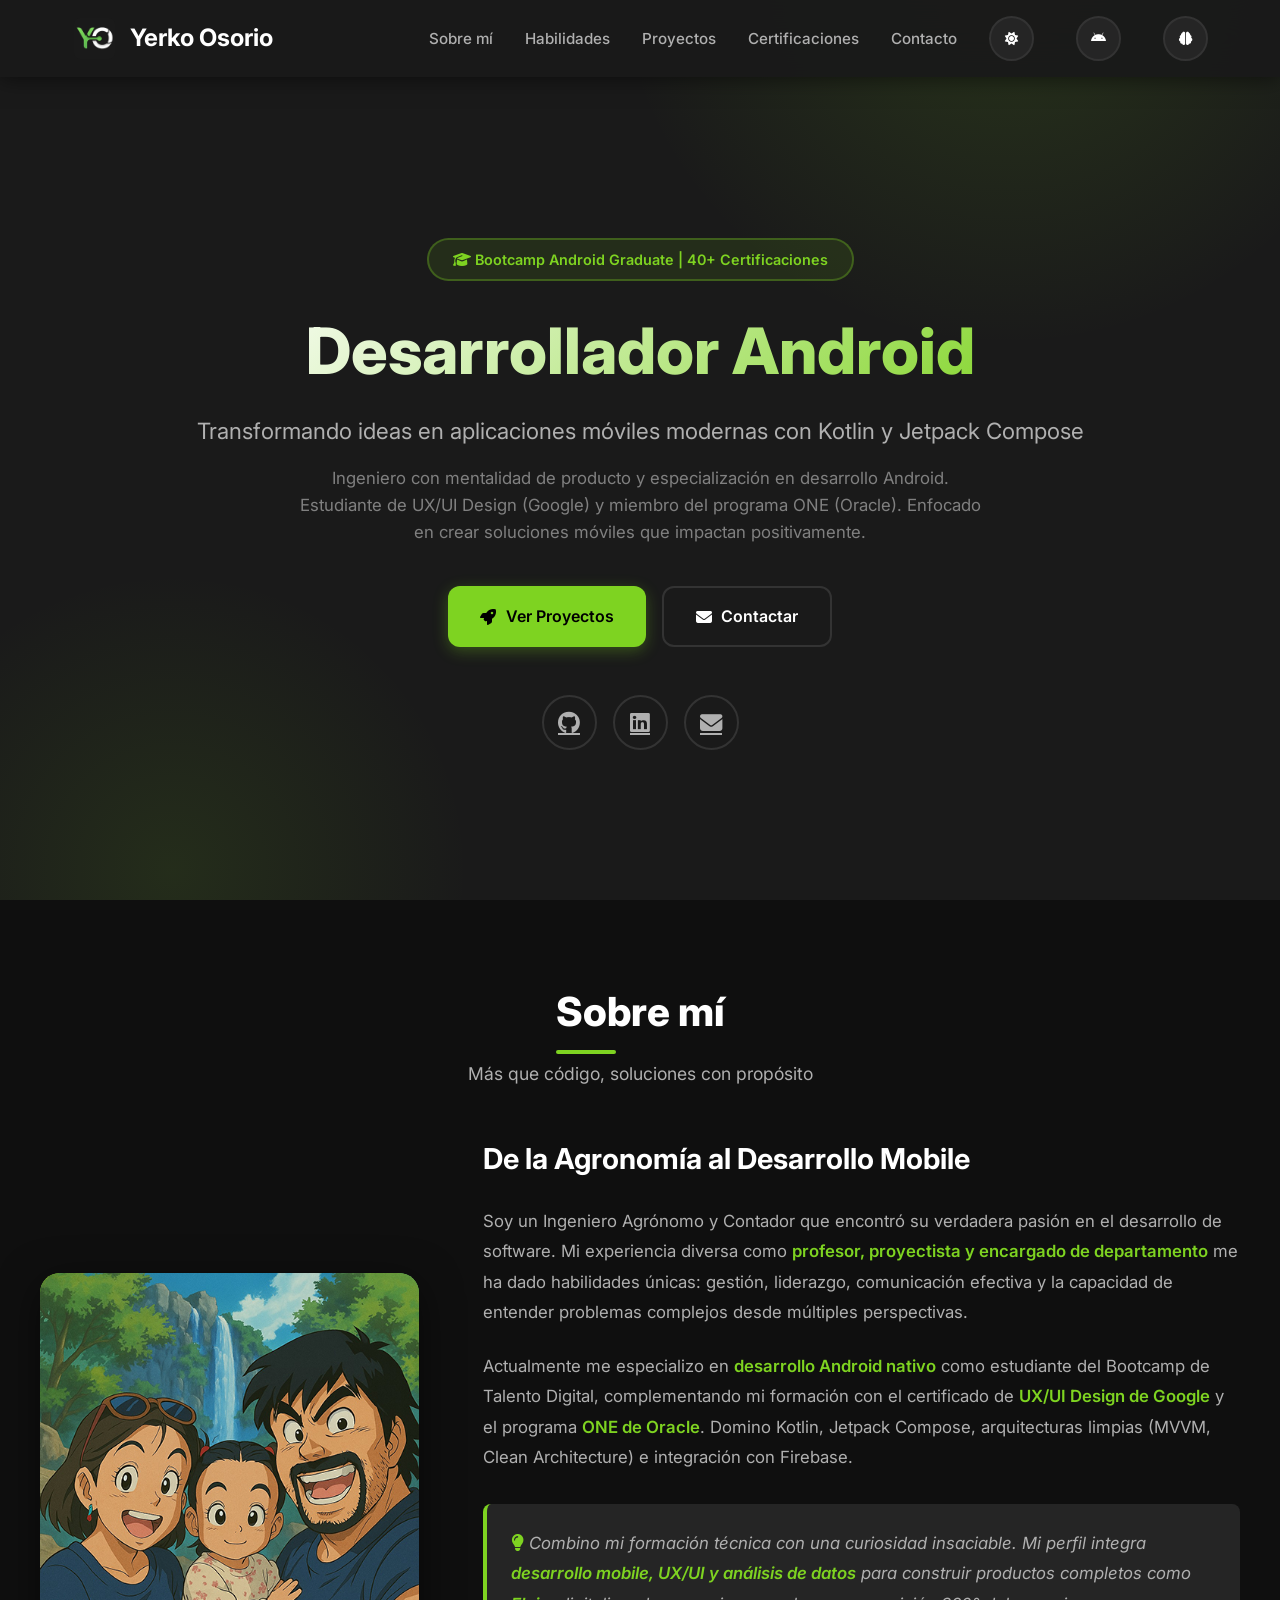
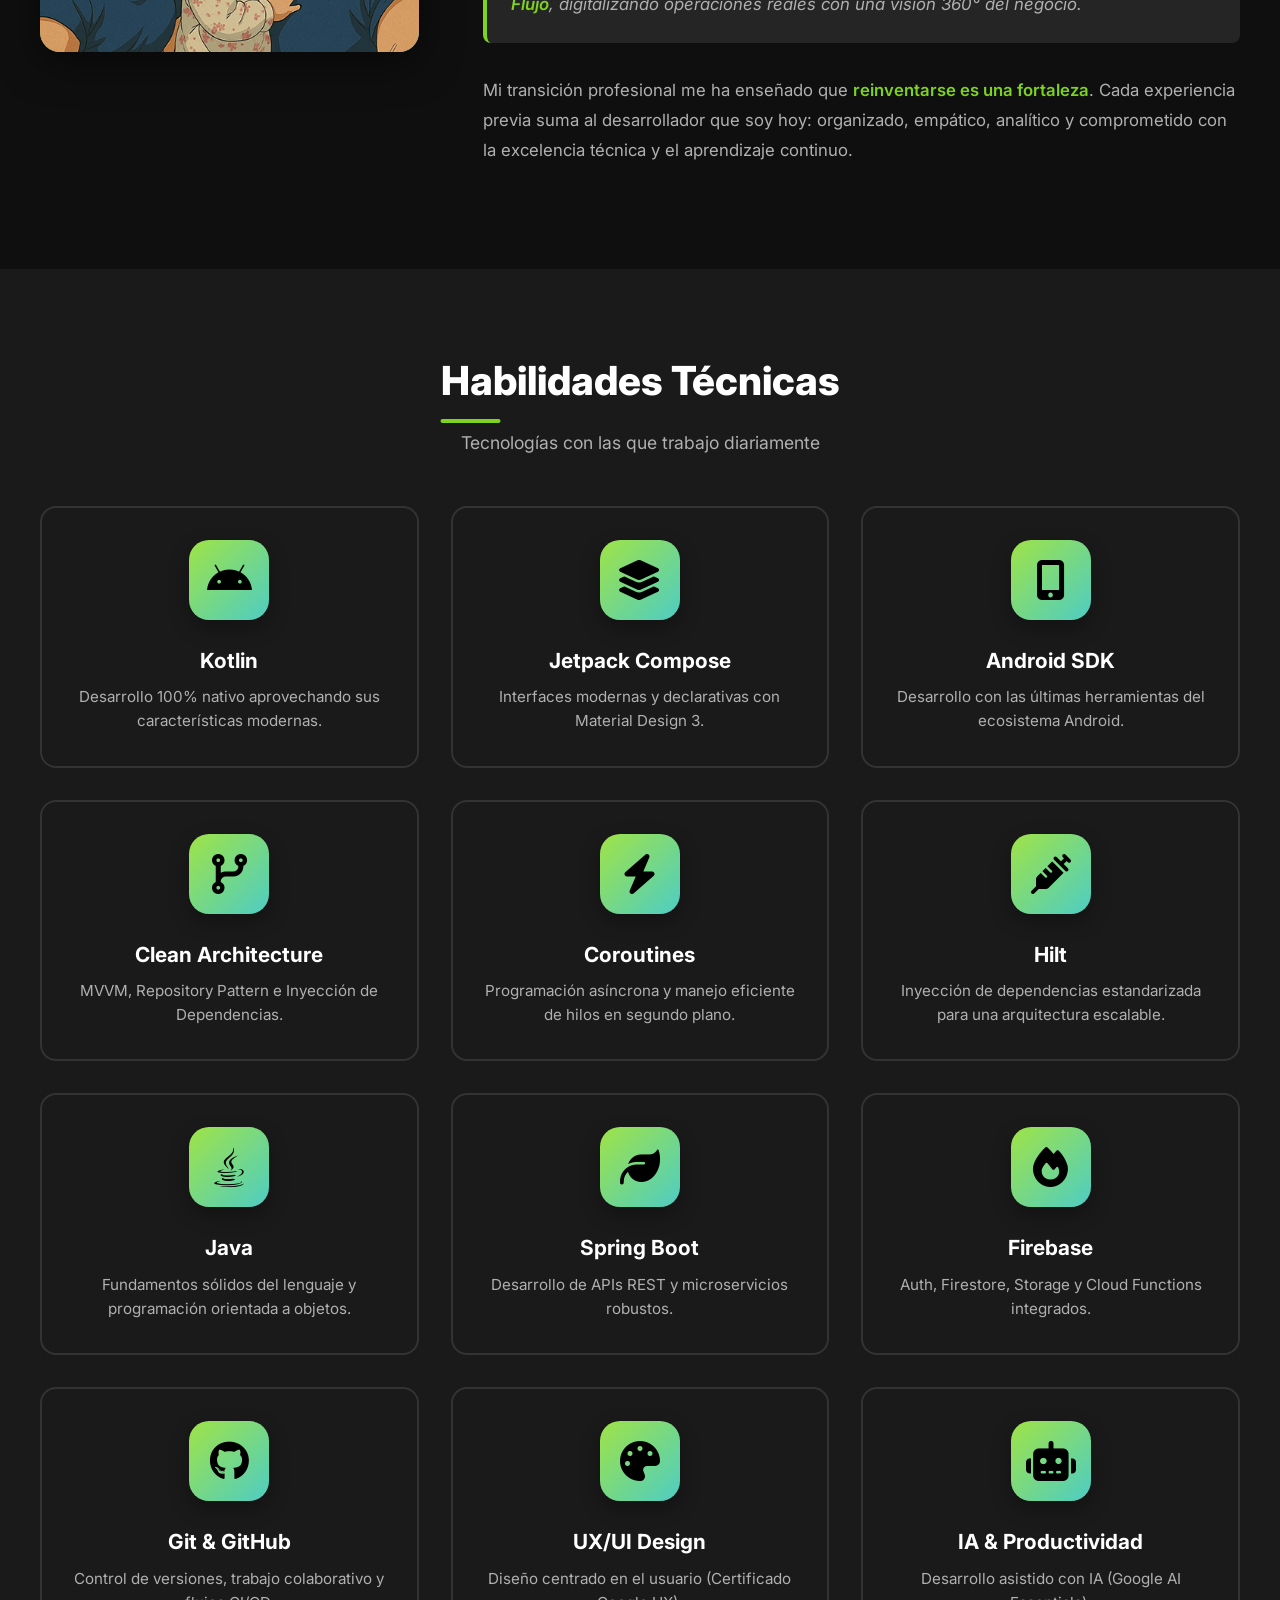
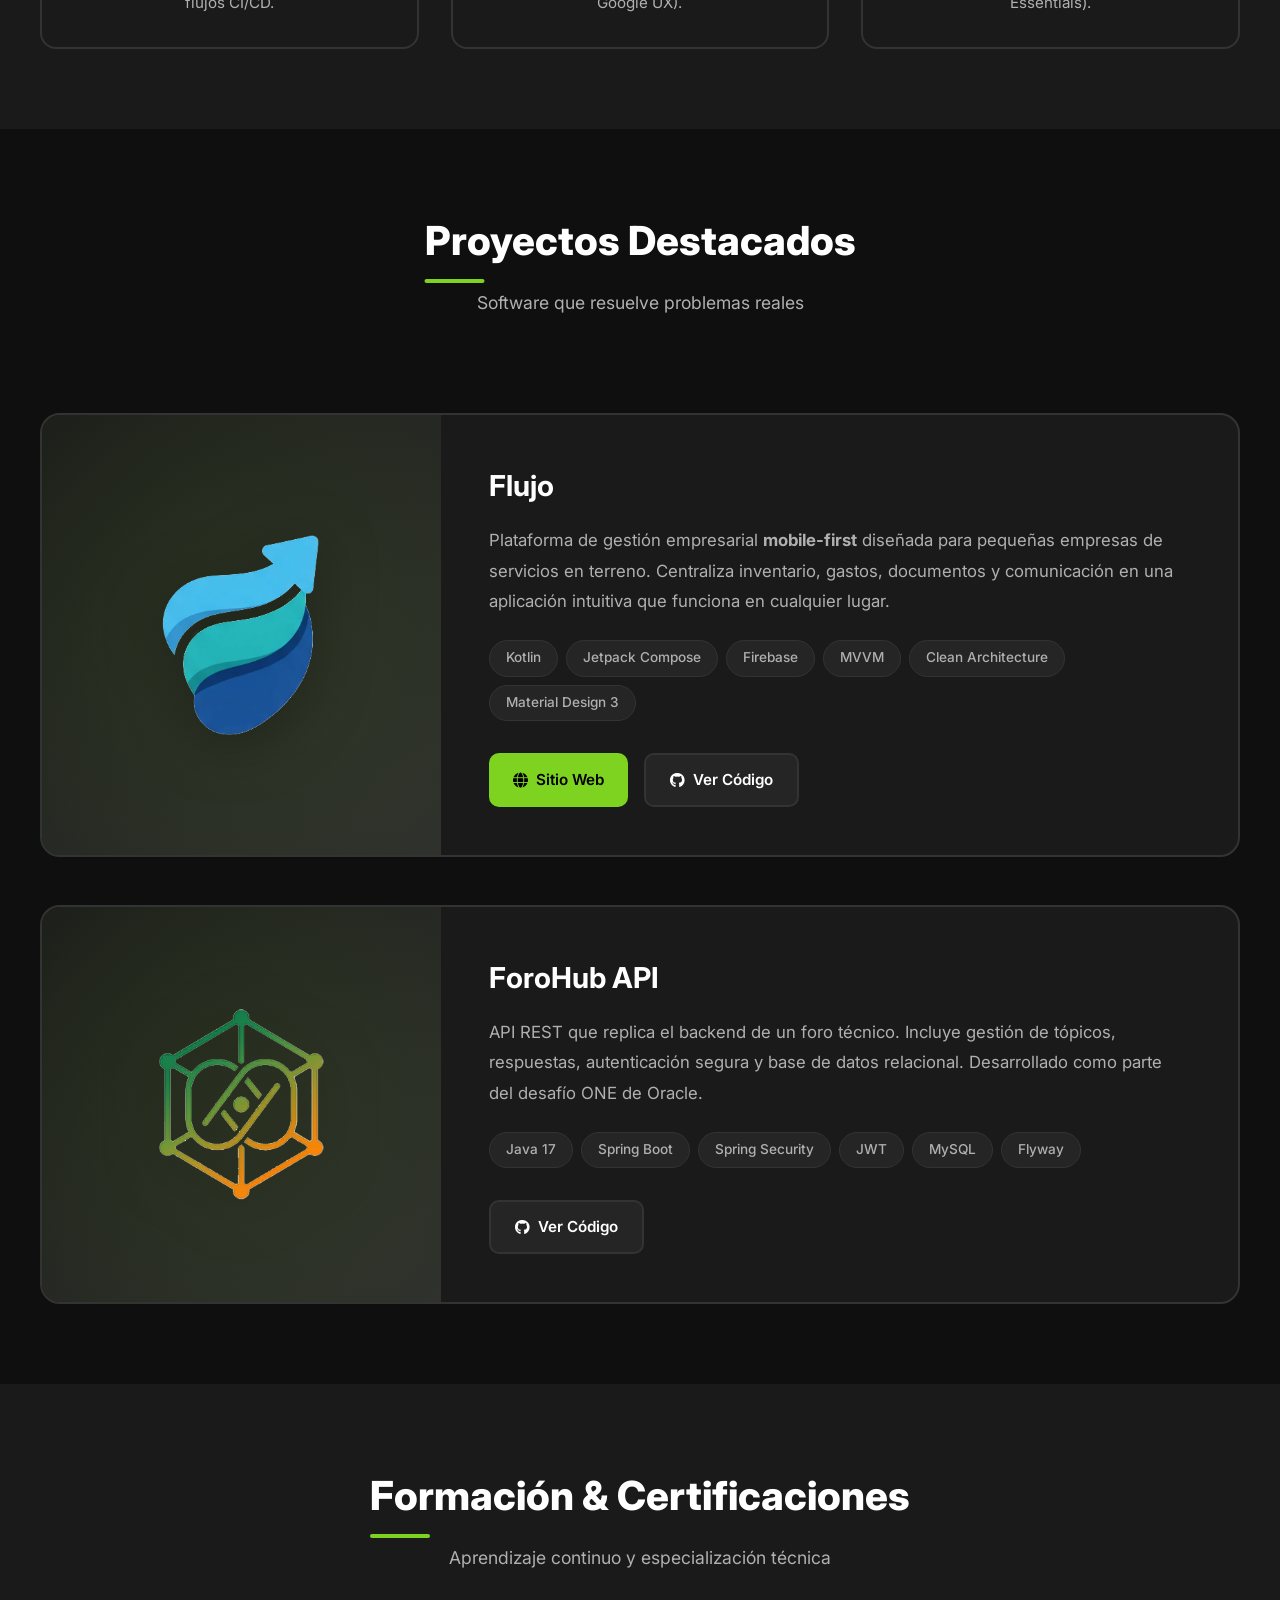
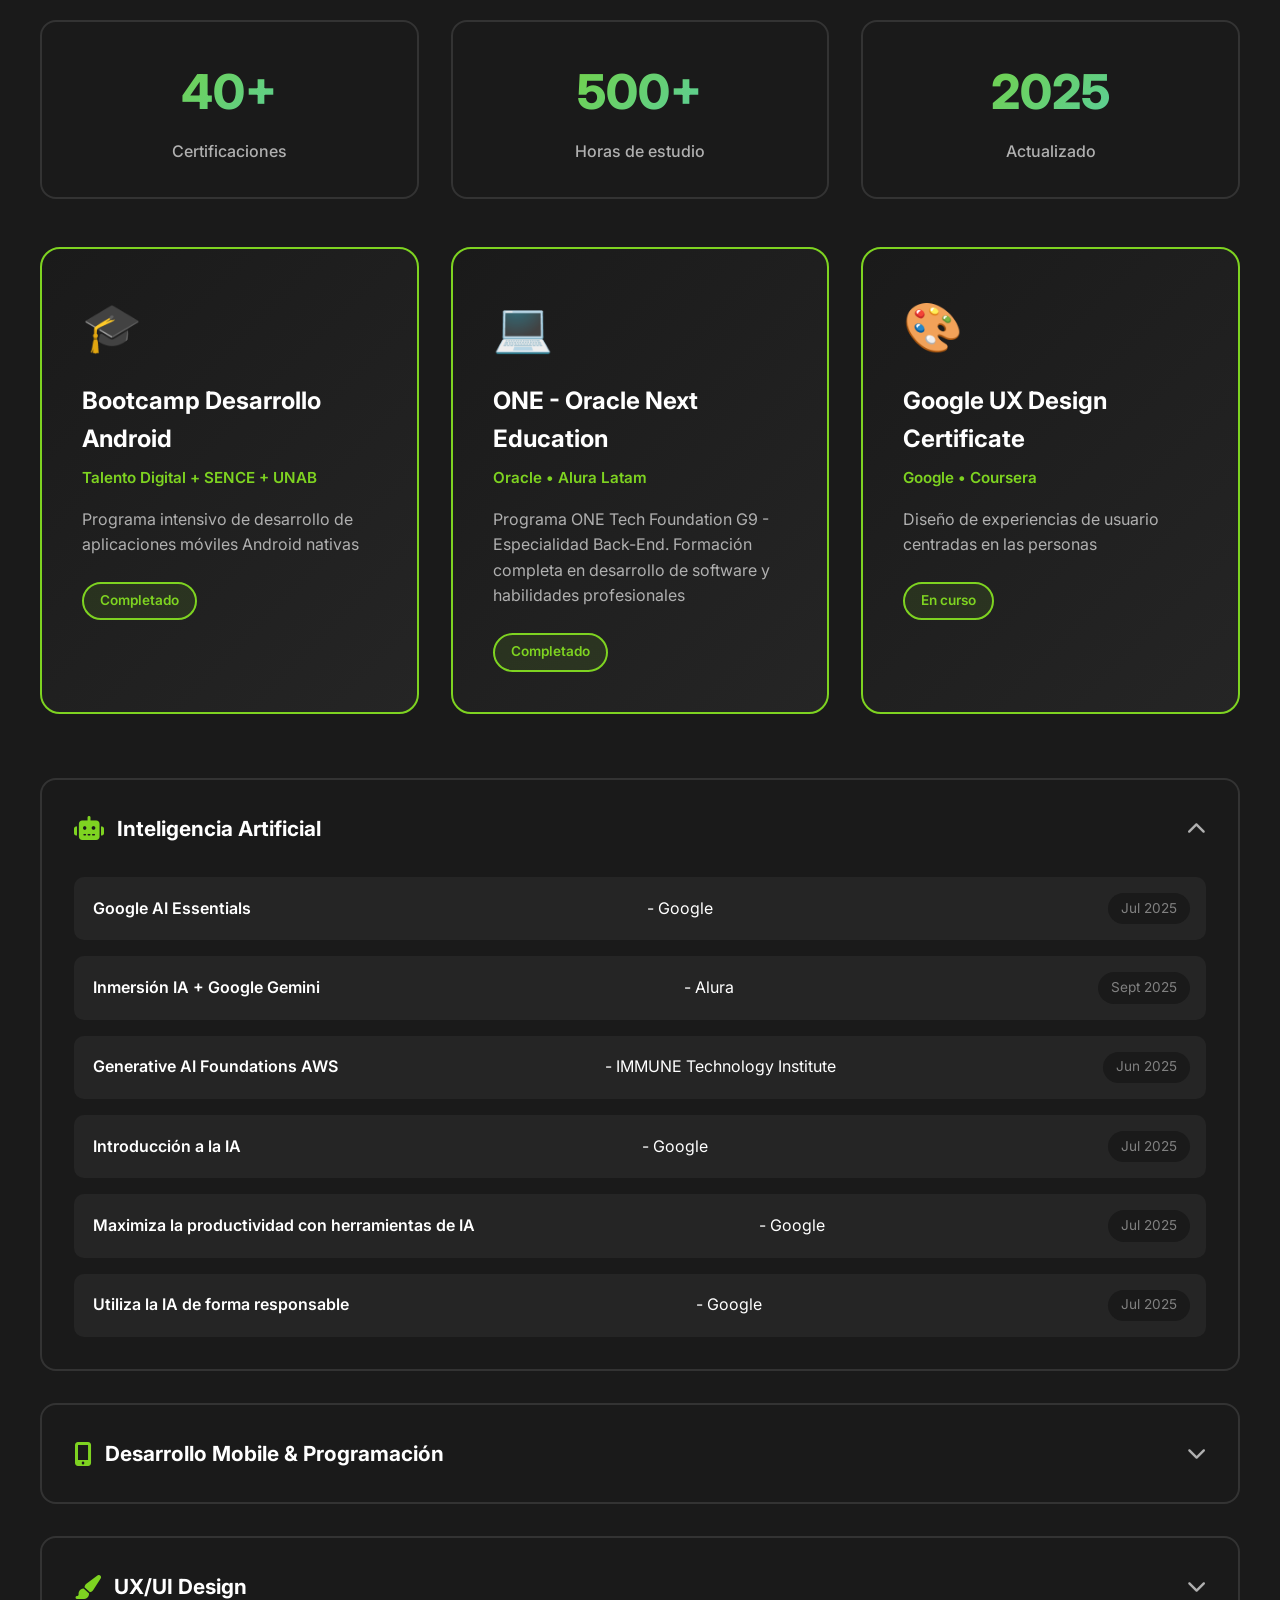
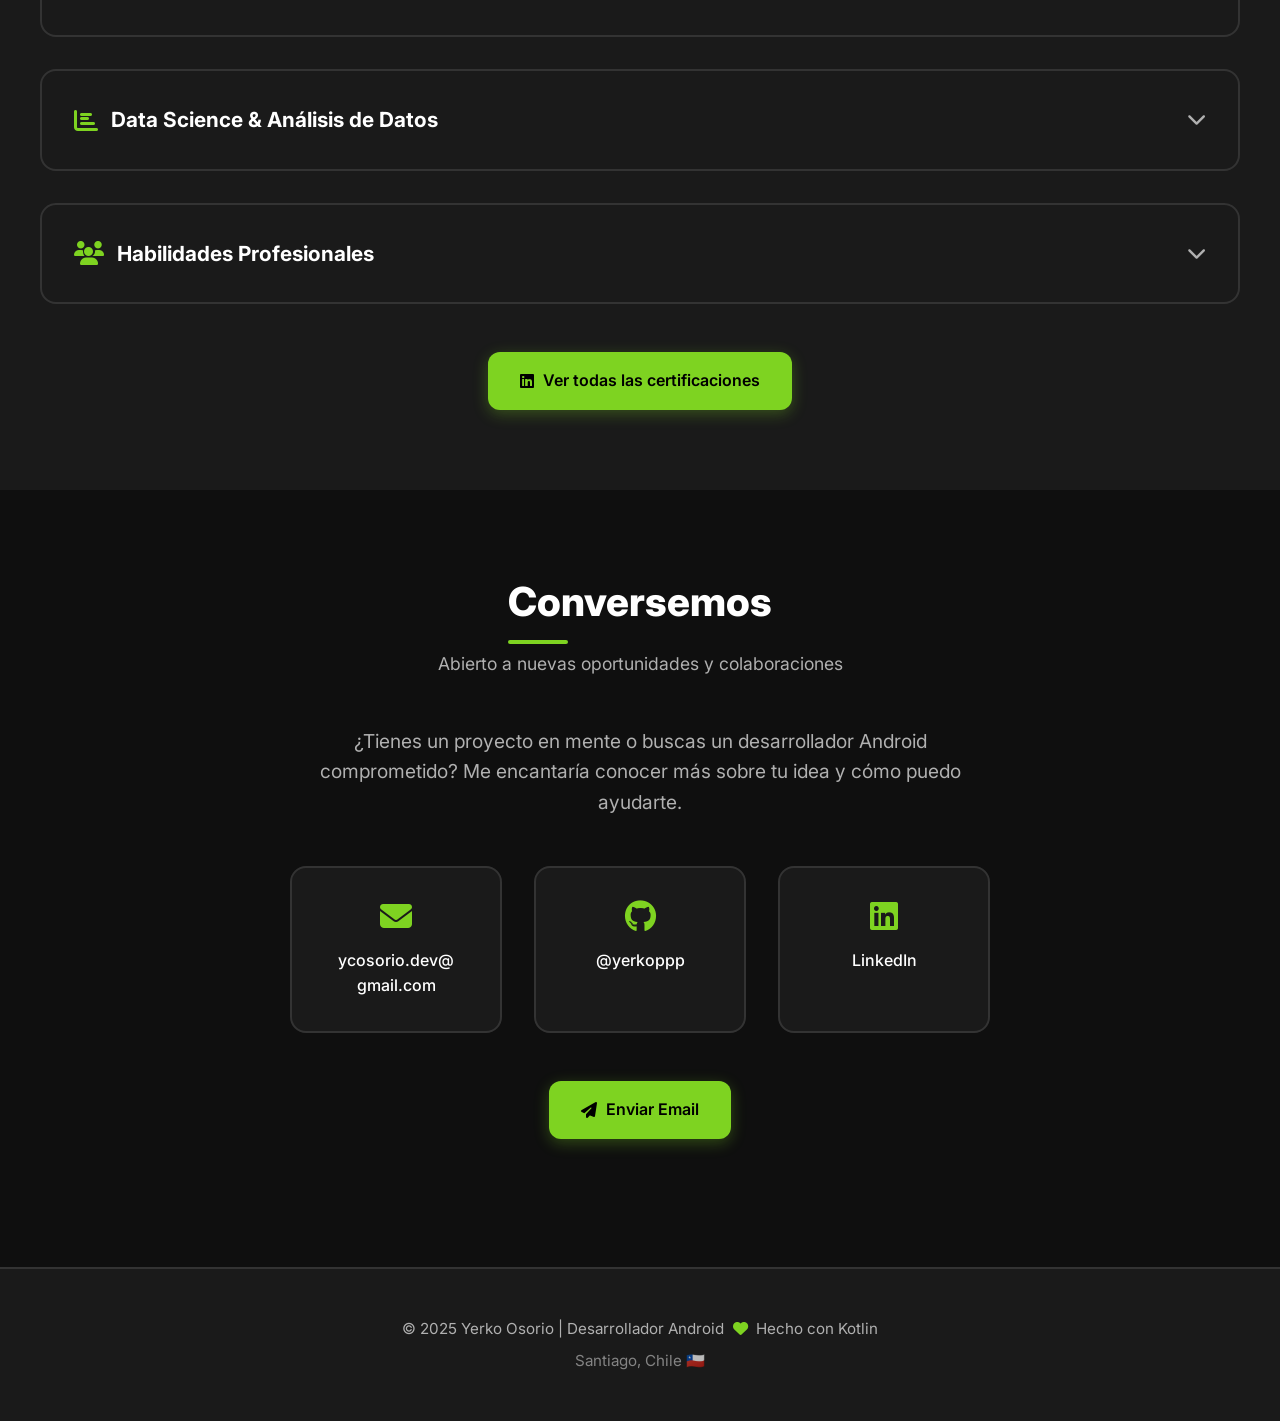
==== commit c98d656d: "Se agrega proyecto ForoHub" ====
--- a/index.html
+++ b/index.html
@@ -216,7 +216,7 @@
     <!-- Projects Section -->
     <section id="proyectos">
         <div class="container">
-            <h2 class="section-title">Proyecto Destacado</h2>
+            <h2 class="section-title">Proyectos Destacados</h2>
             <p class="section-subtitle">Software que resuelve problemas reales</p>
             <div class="projects-grid">
                 <div class="project-card fade-in">
@@ -249,6 +249,30 @@
                     </div>
                 </div>
             </div>
+            <div class="project-card fade-in">
+                    <div class="project-image">
+                        <img src="assets/icono_forohub.png" alt="ForoHub API">
+                    </div>
+                    <div class="project-content">
+                        <h3>ForoHub API</h3>
+                        <p>
+                            API REST que replica el backend de un foro técnico. Incluye gestión de tópicos, respuestas, autenticación segura y base de datos relacional. Desarrollado como parte del desafío ONE de Oracle.
+                        </p>
+                        <div class="project-tags">
+                            <span class="tag">Java 17</span>
+                            <span class="tag">Spring Boot</span>
+                            <span class="tag">Spring Security</span>
+                            <span class="tag">JWT</span>
+                            <span class="tag">MySQL</span>
+                            <span class="tag">Flyway</span>
+                        </div>
+                        <div class="project-links">
+                            <a href="https://github.com/yerkoppp/ForoHub" class="project-link secondary" target="_blank">
+                                <i class="fab fa-github"></i> Ver Código
+                            </a>
+                        </div>
+                    </div>
+                </div>
         </div>
     </section>
 
--- a/main-style.css
+++ b/main-style.css
@@ -740,6 +740,7 @@
     display: grid;
     grid-template-columns: 1fr 2fr;
     gap: 0;
+    margin-top: 3rem;
 }
 
 .project-card:hover {
